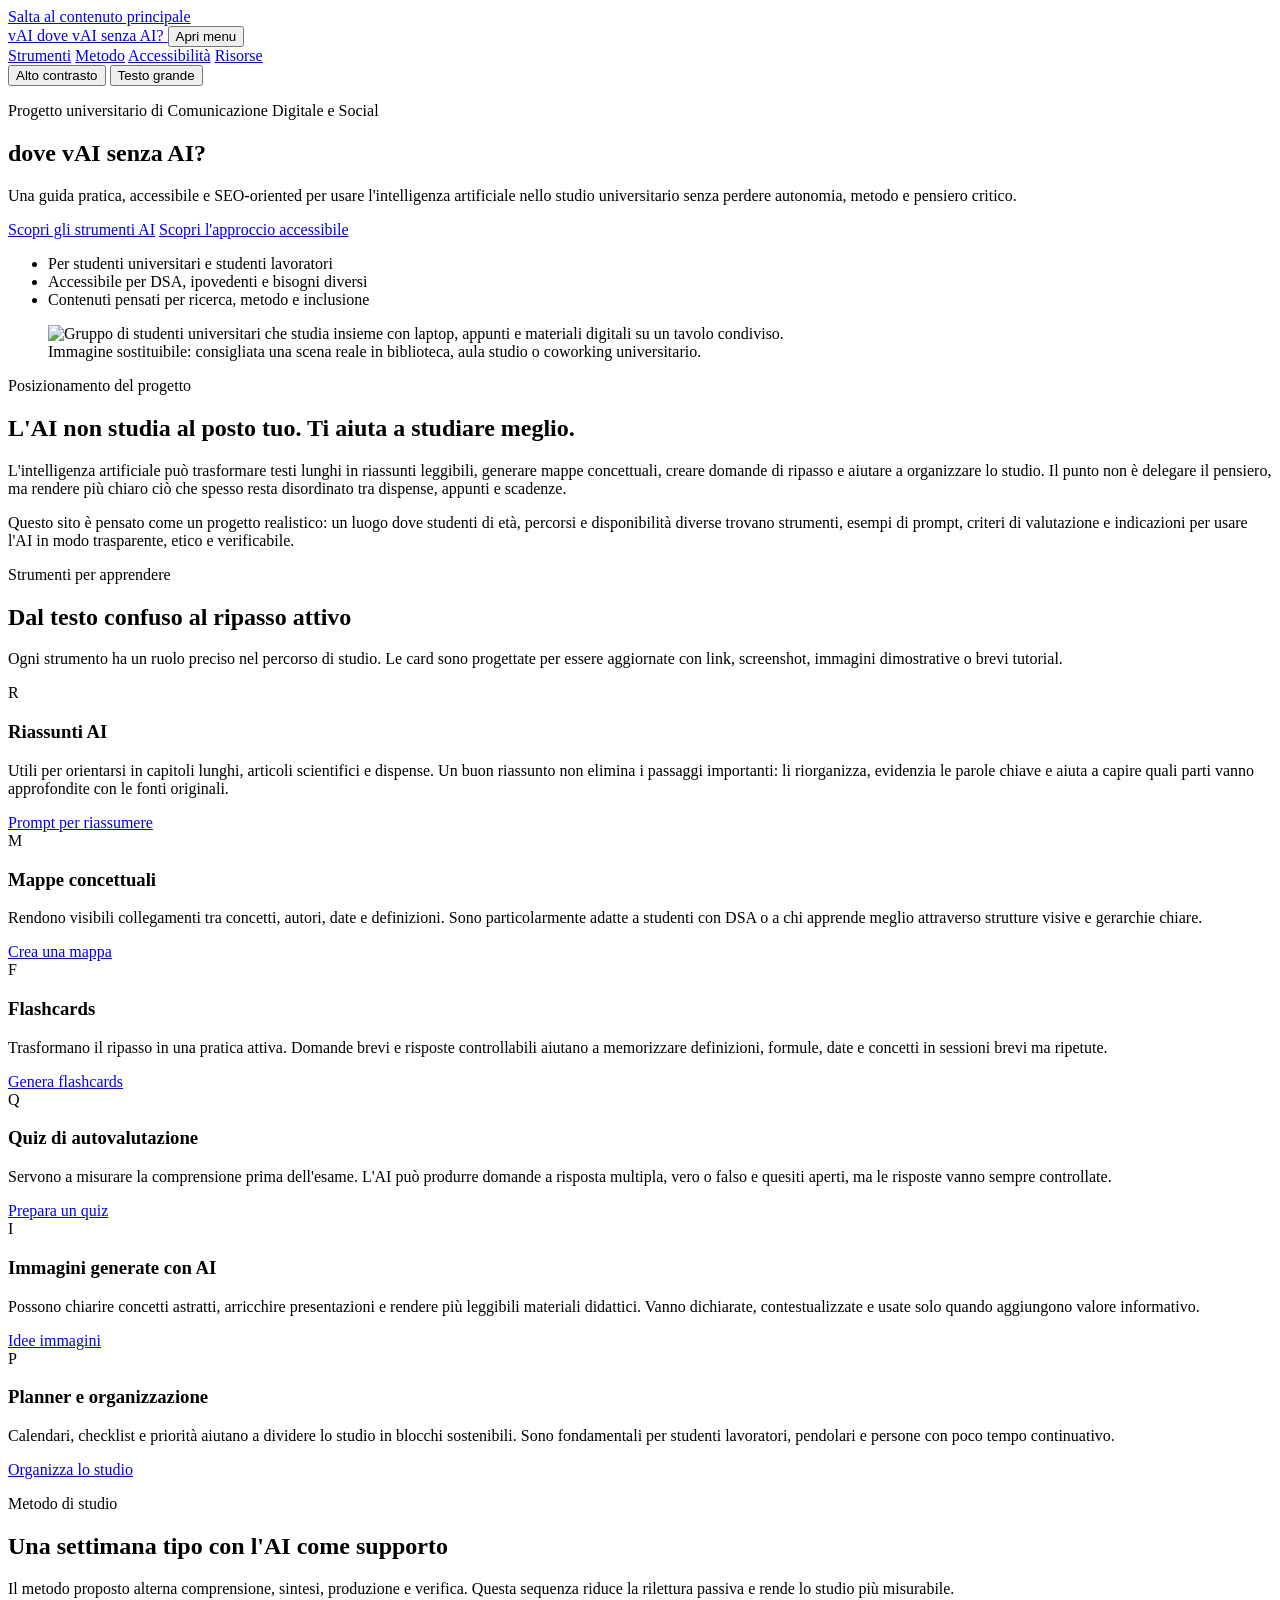
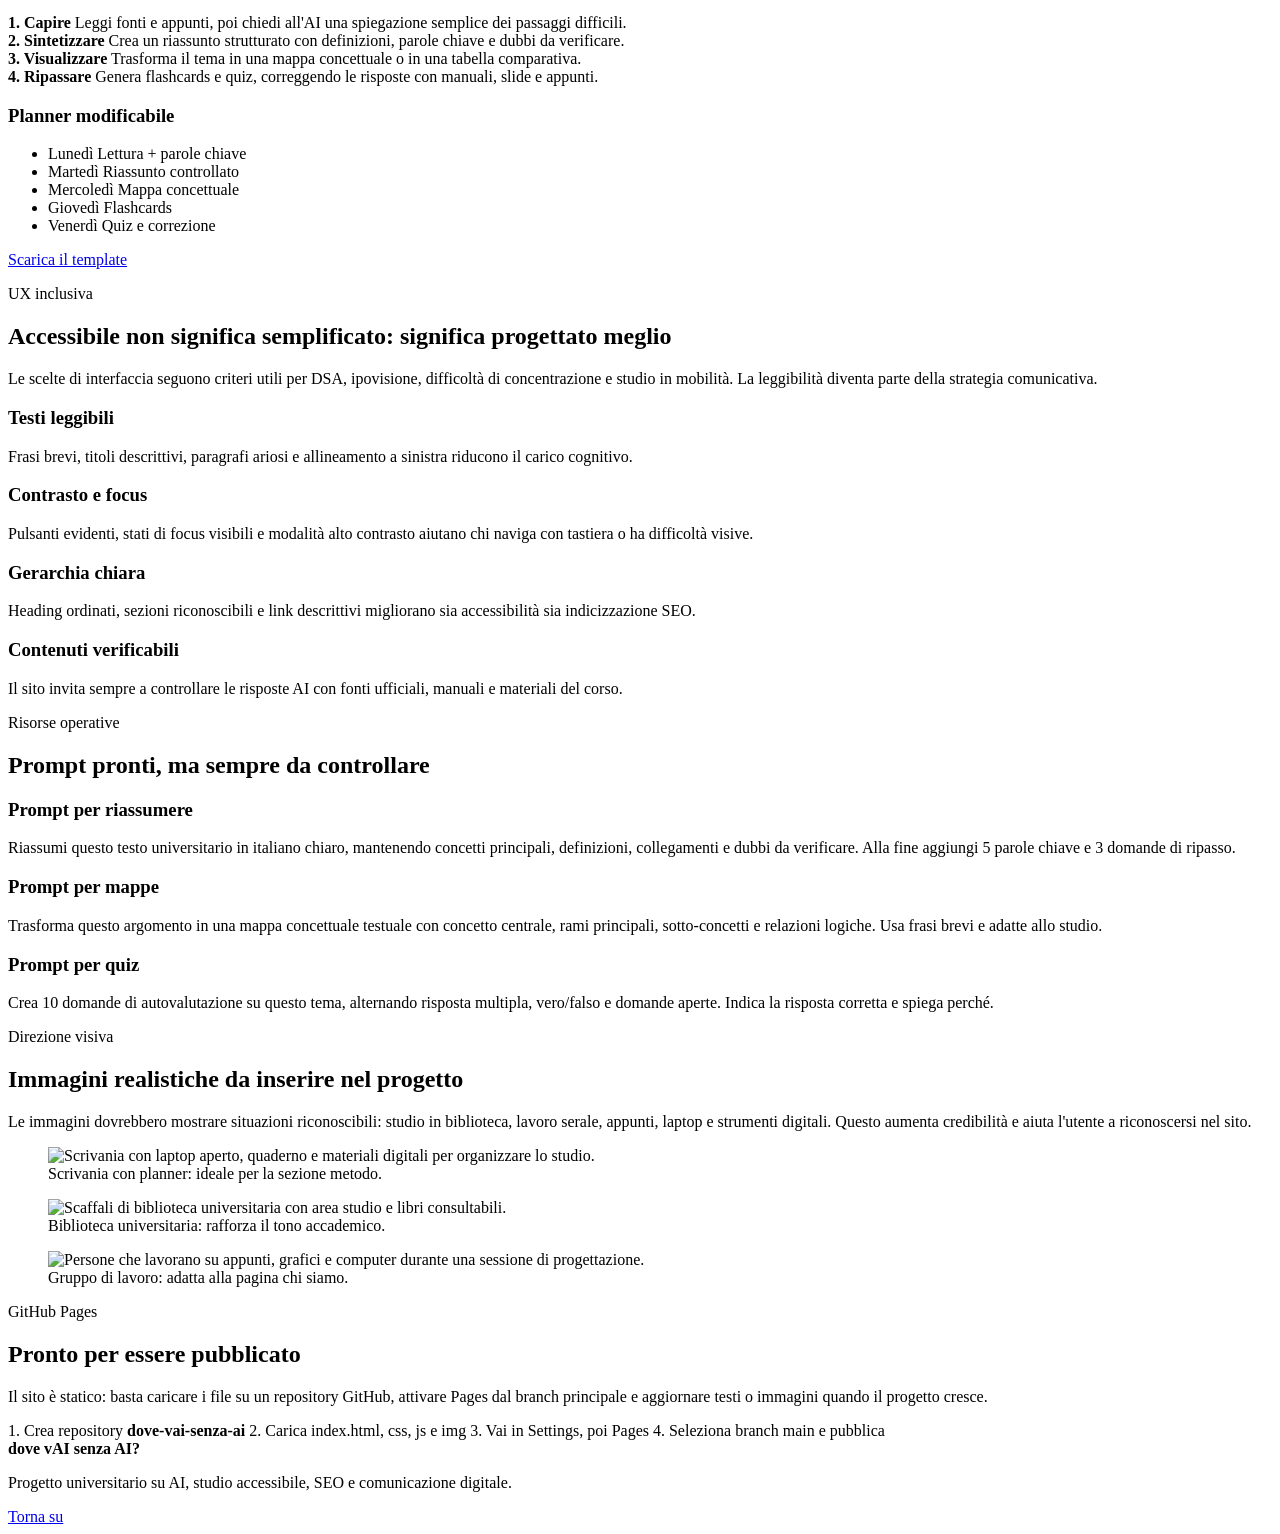
==== index.html @ 86ec728b "Add files via upload" ====
<!doctype html>
<html lang="it">
  <head>
    <meta charset="utf-8">
    <meta name="viewport" content="width=device-width, initial-scale=1">
    <title>dove vAI senza AI? | AI per studiare meglio all'università</title>
    <meta name="description" content="Sito universitario SEO-oriented sull'uso consapevole dell'intelligenza artificiale per riassunti, mappe concettuali, flashcards, quiz e organizzazione dello studio.">
    <meta name="keywords" content="AI per studiare, intelligenza artificiale università, riassunti AI, mappe concettuali AI, flashcards AI, quiz AI, studio accessibile, DSA università">
    <meta name="author" content="Progetto universitario Comunicazione Digitale e Social">
    <meta property="og:title" content="dove vAI senza AI?">
    <meta property="og:description" content="Una guida pratica e accessibile per usare l'AI come supporto allo studio e all'apprendimento.">
    <meta property="og:type" content="website">
    <meta property="og:image" content="https://images.unsplash.com/photo-1522202176988-66273c2fd55f?auto=format&fit=crop&w=1200&q=80">
    <link rel="preconnect" href="https://images.unsplash.com">
    <link rel="stylesheet" href="css/style.css">
    <script type="application/ld+json">
      {
        "@context": "https://schema.org",
        "@type": "EducationalOrganization",
        "name": "dove vAI senza AI?",
        "description": "Progetto universitario sull'utilizzo consapevole dell'intelligenza artificiale come supporto allo studio.",
        "educationalUse": "Supporto allo studio universitario",
        "inLanguage": "it"
      }
    </script>
  </head>
  <body>
    <a class="skip-link" href="#contenuto">Salta al contenuto principale</a>

    <header class="site-header" data-elevated="false">
      <nav class="nav" aria-label="Navigazione principale">
        <a class="brand" href="#top" aria-label="Vai alla homepage">
          <span class="brand-mark" aria-hidden="true">vAI</span>
          <span>dove vAI senza AI?</span>
        </a>
        <button class="nav-toggle" type="button" aria-expanded="false" aria-controls="menu">
          <span class="sr-only">Apri menu</span>
          <span aria-hidden="true"></span>
          <span aria-hidden="true"></span>
          <span aria-hidden="true"></span>
        </button>
        <div class="nav-links" id="menu">
          <a href="#strumenti">Strumenti</a>
          <a href="#metodo">Metodo</a>
          <a href="#accessibilita">Accessibilità</a>
          <a href="#risorse">Risorse</a>
        </div>
        <div class="access-tools" aria-label="Strumenti di accessibilità">
          <button class="tool-button" type="button" data-action="contrast">Alto contrasto</button>
          <button class="tool-button" type="button" data-action="font">Testo grande</button>
        </div>
      </nav>
    </header>

    <main id="contenuto">
      <section class="hero" id="top" aria-labelledby="hero-title">
        <div class="hero-copy">
          <p class="eyebrow">Progetto universitario di Comunicazione Digitale e Social</p>
          <h1 id="hero-title">dove vAI senza AI?</h1>
          <p class="hero-lead">
            Una guida pratica, accessibile e SEO-oriented per usare l'intelligenza artificiale nello studio universitario senza perdere autonomia, metodo e pensiero critico.
          </p>
          <div class="hero-actions" aria-label="Azioni principali">
            <a class="button primary" href="#strumenti">Scopri gli strumenti AI</a>
            <a class="button secondary" href="#accessibilita">Scopri l'approccio accessibile</a>
          </div>
          <ul class="hero-points" aria-label="Punti chiave del progetto">
            <li>Per studenti universitari e studenti lavoratori</li>
            <li>Accessibile per DSA, ipovedenti e bisogni diversi</li>
            <li>Contenuti pensati per ricerca, metodo e inclusione</li>
          </ul>
        </div>
        <figure class="hero-media editable-media">
          <img src="https://images.unsplash.com/photo-1522202176988-66273c2fd55f?auto=format&fit=crop&w=1200&q=80" alt="Gruppo di studenti universitari che studia insieme con laptop, appunti e materiali digitali su un tavolo condiviso.">
          <figcaption>
            Immagine sostituibile: consigliata una scena reale in biblioteca, aula studio o coworking universitario.
          </figcaption>
        </figure>
      </section>

      <section class="section intro" aria-labelledby="intro-title">
        <div class="section-heading">
          <p class="eyebrow">Posizionamento del progetto</p>
          <h2 id="intro-title">L'AI non studia al posto tuo. Ti aiuta a studiare meglio.</h2>
        </div>
        <div class="intro-grid">
          <p>
            L'intelligenza artificiale può trasformare testi lunghi in riassunti leggibili, generare mappe concettuali, creare domande di ripasso e aiutare a organizzare lo studio. Il punto non è delegare il pensiero, ma rendere più chiaro ciò che spesso resta disordinato tra dispense, appunti e scadenze.
          </p>
          <p>
            Questo sito è pensato come un progetto realistico: un luogo dove studenti di età, percorsi e disponibilità diverse trovano strumenti, esempi di prompt, criteri di valutazione e indicazioni per usare l'AI in modo trasparente, etico e verificabile.
          </p>
        </div>
      </section>

      <section class="section tools" id="strumenti" aria-labelledby="tools-title">
        <div class="section-heading wide">
          <p class="eyebrow">Strumenti per apprendere</p>
          <h2 id="tools-title">Dal testo confuso al ripasso attivo</h2>
          <p>
            Ogni strumento ha un ruolo preciso nel percorso di studio. Le card sono progettate per essere aggiornate con link, screenshot, immagini dimostrative o brevi tutorial.
          </p>
        </div>
        <div class="card-grid">
          <article class="tool-card">
            <div class="card-icon" aria-hidden="true">R</div>
            <h3>Riassunti AI</h3>
            <p>
              Utili per orientarsi in capitoli lunghi, articoli scientifici e dispense. Un buon riassunto non elimina i passaggi importanti: li riorganizza, evidenzia le parole chiave e aiuta a capire quali parti vanno approfondite con le fonti originali.
            </p>
            <a href="#prompt">Prompt per riassumere</a>
          </article>
          <article class="tool-card">
            <div class="card-icon" aria-hidden="true">M</div>
            <h3>Mappe concettuali</h3>
            <p>
              Rendono visibili collegamenti tra concetti, autori, date e definizioni. Sono particolarmente adatte a studenti con DSA o a chi apprende meglio attraverso strutture visive e gerarchie chiare.
            </p>
            <a href="#prompt">Crea una mappa</a>
          </article>
          <article class="tool-card">
            <div class="card-icon" aria-hidden="true">F</div>
            <h3>Flashcards</h3>
            <p>
              Trasformano il ripasso in una pratica attiva. Domande brevi e risposte controllabili aiutano a memorizzare definizioni, formule, date e concetti in sessioni brevi ma ripetute.
            </p>
            <a href="#prompt">Genera flashcards</a>
          </article>
          <article class="tool-card">
            <div class="card-icon" aria-hidden="true">Q</div>
            <h3>Quiz di autovalutazione</h3>
            <p>
              Servono a misurare la comprensione prima dell'esame. L'AI può produrre domande a risposta multipla, vero o falso e quesiti aperti, ma le risposte vanno sempre controllate.
            </p>
            <a href="#prompt">Prepara un quiz</a>
          </article>
          <article class="tool-card">
            <div class="card-icon" aria-hidden="true">I</div>
            <h3>Immagini generate con AI</h3>
            <p>
              Possono chiarire concetti astratti, arricchire presentazioni e rendere più leggibili materiali didattici. Vanno dichiarate, contestualizzate e usate solo quando aggiungono valore informativo.
            </p>
            <a href="#immagini">Idee immagini</a>
          </article>
          <article class="tool-card">
            <div class="card-icon" aria-hidden="true">P</div>
            <h3>Planner e organizzazione</h3>
            <p>
              Calendari, checklist e priorità aiutano a dividere lo studio in blocchi sostenibili. Sono fondamentali per studenti lavoratori, pendolari e persone con poco tempo continuativo.
            </p>
            <a href="#metodo">Organizza lo studio</a>
          </article>
        </div>
      </section>

      <section class="section split" id="metodo" aria-labelledby="method-title">
        <div>
          <p class="eyebrow">Metodo di studio</p>
          <h2 id="method-title">Una settimana tipo con l'AI come supporto</h2>
          <p>
            Il metodo proposto alterna comprensione, sintesi, produzione e verifica. Questa sequenza riduce la rilettura passiva e rende lo studio più misurabile.
          </p>
          <div class="timeline" aria-label="Percorso consigliato">
            <div>
              <strong>1. Capire</strong>
              <span>Leggi fonti e appunti, poi chiedi all'AI una spiegazione semplice dei passaggi difficili.</span>
            </div>
            <div>
              <strong>2. Sintetizzare</strong>
              <span>Crea un riassunto strutturato con definizioni, parole chiave e dubbi da verificare.</span>
            </div>
            <div>
              <strong>3. Visualizzare</strong>
              <span>Trasforma il tema in una mappa concettuale o in una tabella comparativa.</span>
            </div>
            <div>
              <strong>4. Ripassare</strong>
              <span>Genera flashcards e quiz, correggendo le risposte con manuali, slide e appunti.</span>
            </div>
          </div>
        </div>
        <aside class="study-panel" aria-label="Esempio di planner settimanale">
          <h3>Planner modificabile</h3>
          <ul>
            <li><span>Lunedì</span> Lettura + parole chiave</li>
            <li><span>Martedì</span> Riassunto controllato</li>
            <li><span>Mercoledì</span> Mappa concettuale</li>
            <li><span>Giovedì</span> Flashcards</li>
            <li><span>Venerdì</span> Quiz e correzione</li>
          </ul>
          <a class="button tertiary" href="#risorse">Scarica il template</a>
        </aside>
      </section>

      <section class="section accessibility" id="accessibilita" aria-labelledby="access-title">
        <div class="section-heading wide">
          <p class="eyebrow">UX inclusiva</p>
          <h2 id="access-title">Accessibile non significa semplificato: significa progettato meglio</h2>
          <p>
            Le scelte di interfaccia seguono criteri utili per DSA, ipovisione, difficoltà di concentrazione e studio in mobilità. La leggibilità diventa parte della strategia comunicativa.
          </p>
        </div>
        <div class="access-grid">
          <article>
            <h3>Testi leggibili</h3>
            <p>Frasi brevi, titoli descrittivi, paragrafi ariosi e allineamento a sinistra riducono il carico cognitivo.</p>
          </article>
          <article>
            <h3>Contrasto e focus</h3>
            <p>Pulsanti evidenti, stati di focus visibili e modalità alto contrasto aiutano chi naviga con tastiera o ha difficoltà visive.</p>
          </article>
          <article>
            <h3>Gerarchia chiara</h3>
            <p>Heading ordinati, sezioni riconoscibili e link descrittivi migliorano sia accessibilità sia indicizzazione SEO.</p>
          </article>
          <article>
            <h3>Contenuti verificabili</h3>
            <p>Il sito invita sempre a controllare le risposte AI con fonti ufficiali, manuali e materiali del corso.</p>
          </article>
        </div>
      </section>

      <section class="section prompt" id="prompt" aria-labelledby="prompt-title">
        <div class="section-heading">
          <p class="eyebrow">Risorse operative</p>
          <h2 id="prompt-title">Prompt pronti, ma sempre da controllare</h2>
        </div>
        <div class="prompt-grid">
          <article>
            <h3>Prompt per riassumere</h3>
            <p>Riassumi questo testo universitario in italiano chiaro, mantenendo concetti principali, definizioni, collegamenti e dubbi da verificare. Alla fine aggiungi 5 parole chiave e 3 domande di ripasso.</p>
          </article>
          <article>
            <h3>Prompt per mappe</h3>
            <p>Trasforma questo argomento in una mappa concettuale testuale con concetto centrale, rami principali, sotto-concetti e relazioni logiche. Usa frasi brevi e adatte allo studio.</p>
          </article>
          <article>
            <h3>Prompt per quiz</h3>
            <p>Crea 10 domande di autovalutazione su questo tema, alternando risposta multipla, vero/falso e domande aperte. Indica la risposta corretta e spiega perché.</p>
          </article>
        </div>
      </section>

      <section class="section images" id="immagini" aria-labelledby="images-title">
        <div class="section-heading wide">
          <p class="eyebrow">Direzione visiva</p>
          <h2 id="images-title">Immagini realistiche da inserire nel progetto</h2>
          <p>
            Le immagini dovrebbero mostrare situazioni riconoscibili: studio in biblioteca, lavoro serale, appunti, laptop e strumenti digitali. Questo aumenta credibilità e aiuta l'utente a riconoscersi nel sito.
          </p>
        </div>
        <div class="image-grid">
          <figure>
            <img src="https://images.unsplash.com/photo-1516321318423-f06f85e504b3?auto=format&fit=crop&w=900&q=80" alt="Scrivania con laptop aperto, quaderno e materiali digitali per organizzare lo studio.">
            <figcaption>Scrivania con planner: ideale per la sezione metodo.</figcaption>
          </figure>
          <figure>
            <img src="https://images.unsplash.com/photo-1524995997946-a1c2e315a42f?auto=format&fit=crop&w=900&q=80" alt="Scaffali di biblioteca universitaria con area studio e libri consultabili.">
            <figcaption>Biblioteca universitaria: rafforza il tono accademico.</figcaption>
          </figure>
          <figure>
            <img src="https://images.unsplash.com/photo-1454165804606-c3d57bc86b40?auto=format&fit=crop&w=900&q=80" alt="Persone che lavorano su appunti, grafici e computer durante una sessione di progettazione.">
            <figcaption>Gruppo di lavoro: adatta alla pagina chi siamo.</figcaption>
          </figure>
        </div>
      </section>

      <section class="section resources" id="risorse" aria-labelledby="resources-title">
        <div class="resources-card">
          <div>
            <p class="eyebrow">GitHub Pages</p>
            <h2 id="resources-title">Pronto per essere pubblicato</h2>
            <p>
              Il sito è statico: basta caricare i file su un repository GitHub, attivare Pages dal branch principale e aggiornare testi o immagini quando il progetto cresce.
            </p>
          </div>
          <div class="github-steps" aria-label="Passaggi per pubblicare su GitHub Pages">
            <span>1. Crea repository <strong>dove-vai-senza-ai</strong></span>
            <span>2. Carica index.html, css, js e img</span>
            <span>3. Vai in Settings, poi Pages</span>
            <span>4. Seleziona branch main e pubblica</span>
          </div>
        </div>
      </section>
    </main>

    <footer class="site-footer">
      <div>
        <strong>dove vAI senza AI?</strong>
        <p>Progetto universitario su AI, studio accessibile, SEO e comunicazione digitale.</p>
      </div>
      <a href="#top">Torna su</a>
    </footer>

    <script src="js/main.js"></script>
  </body>
</html>
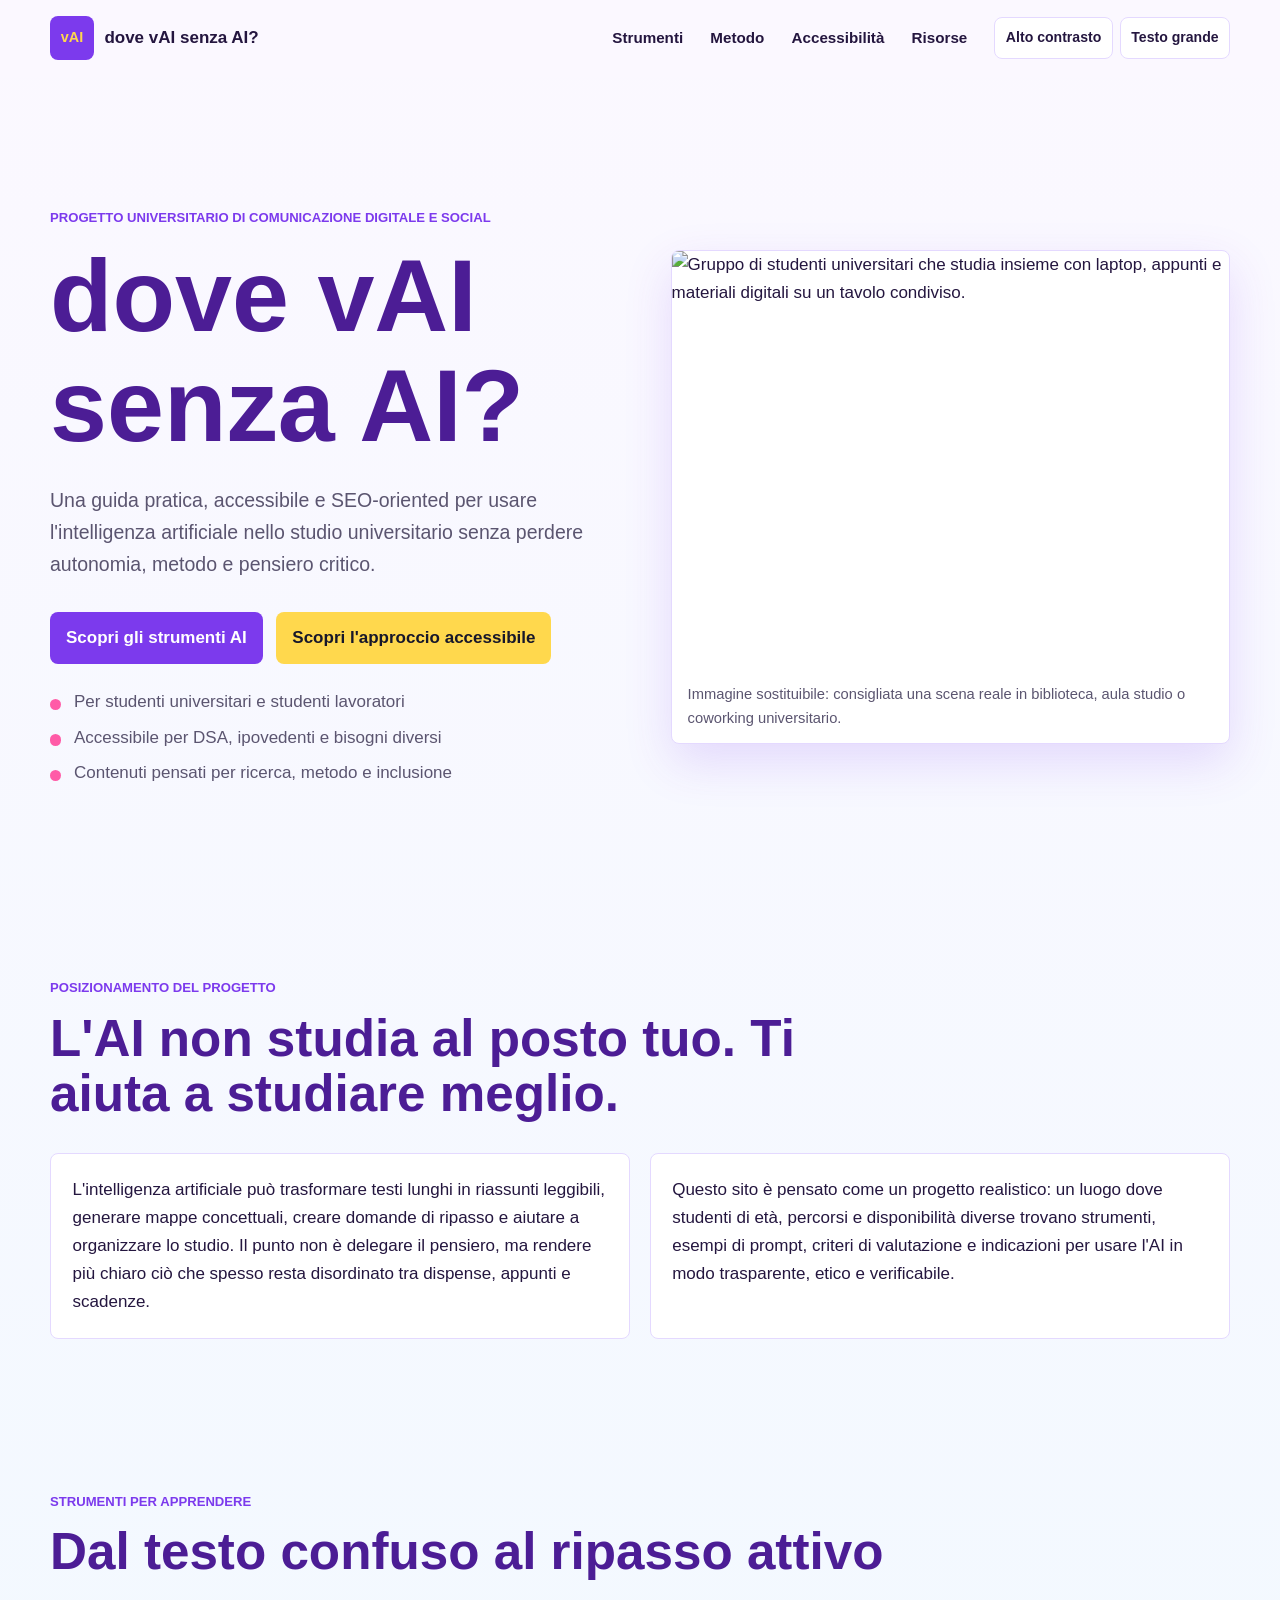
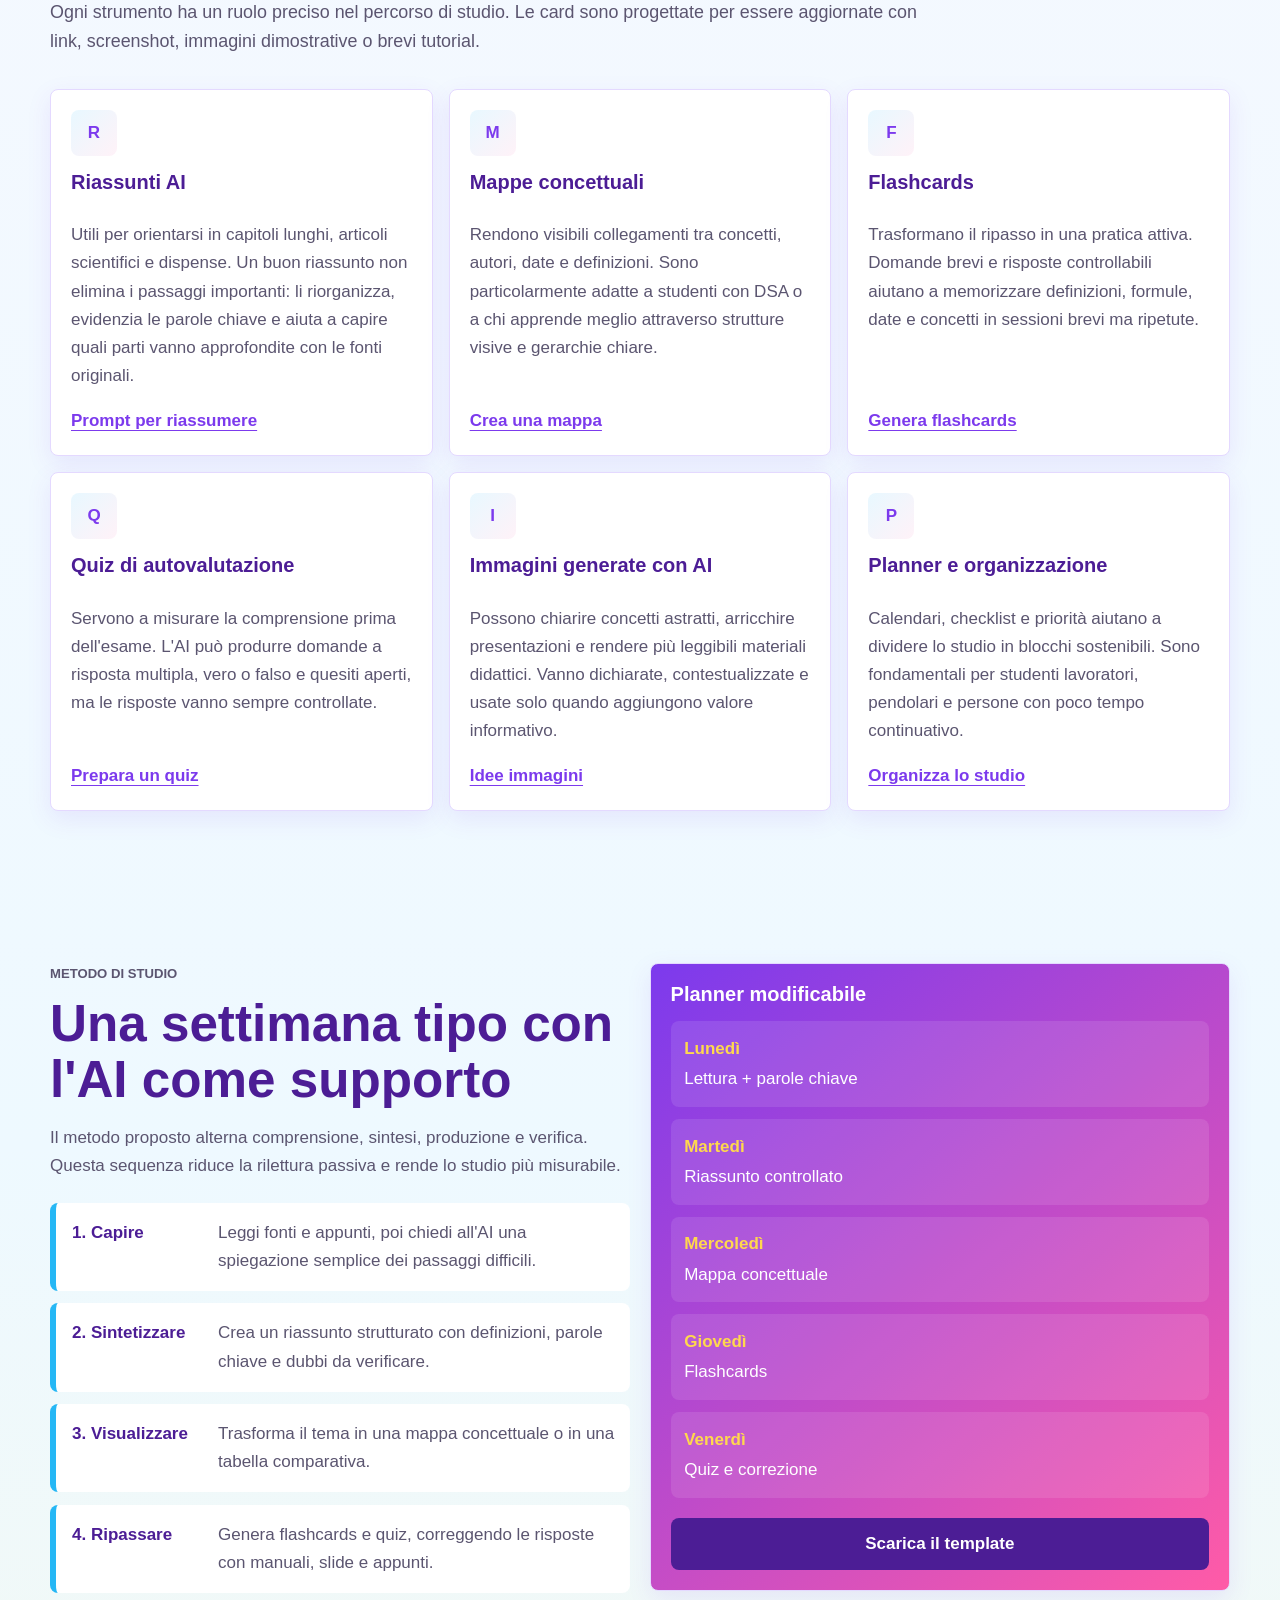
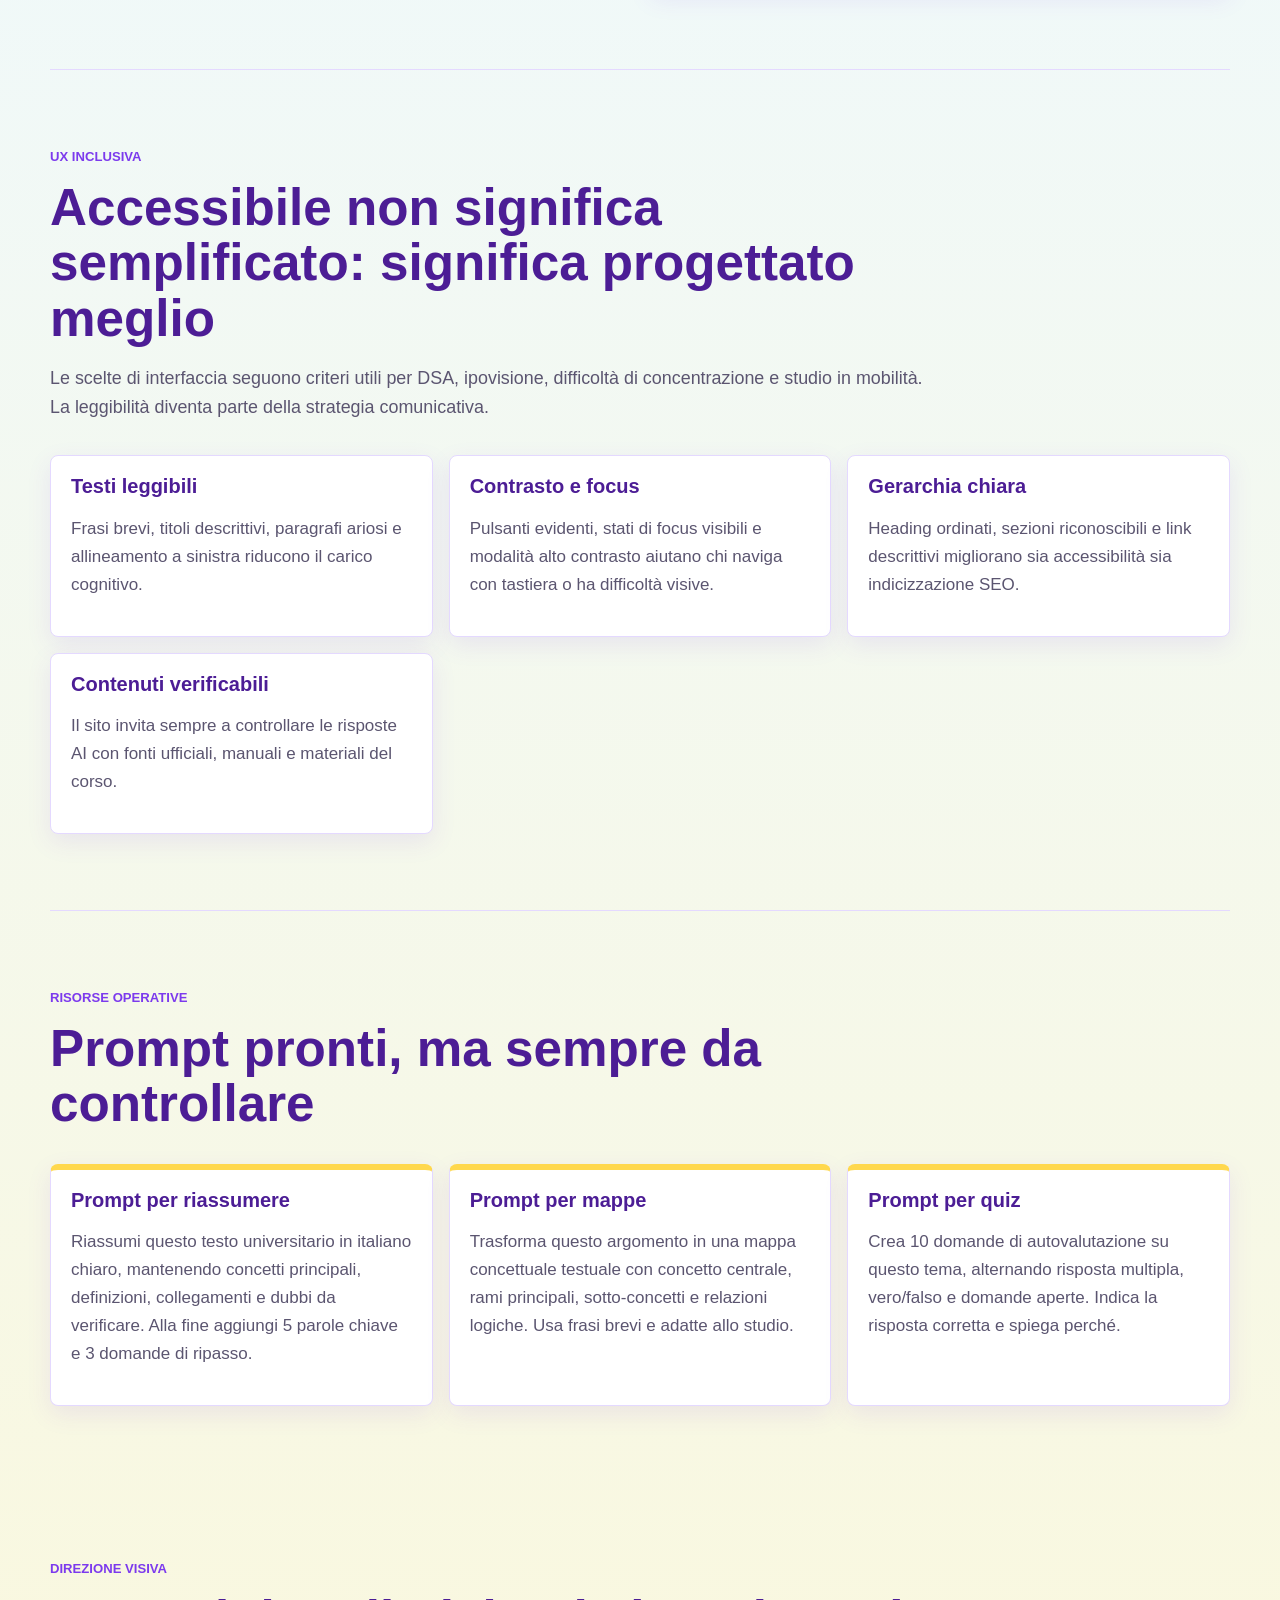
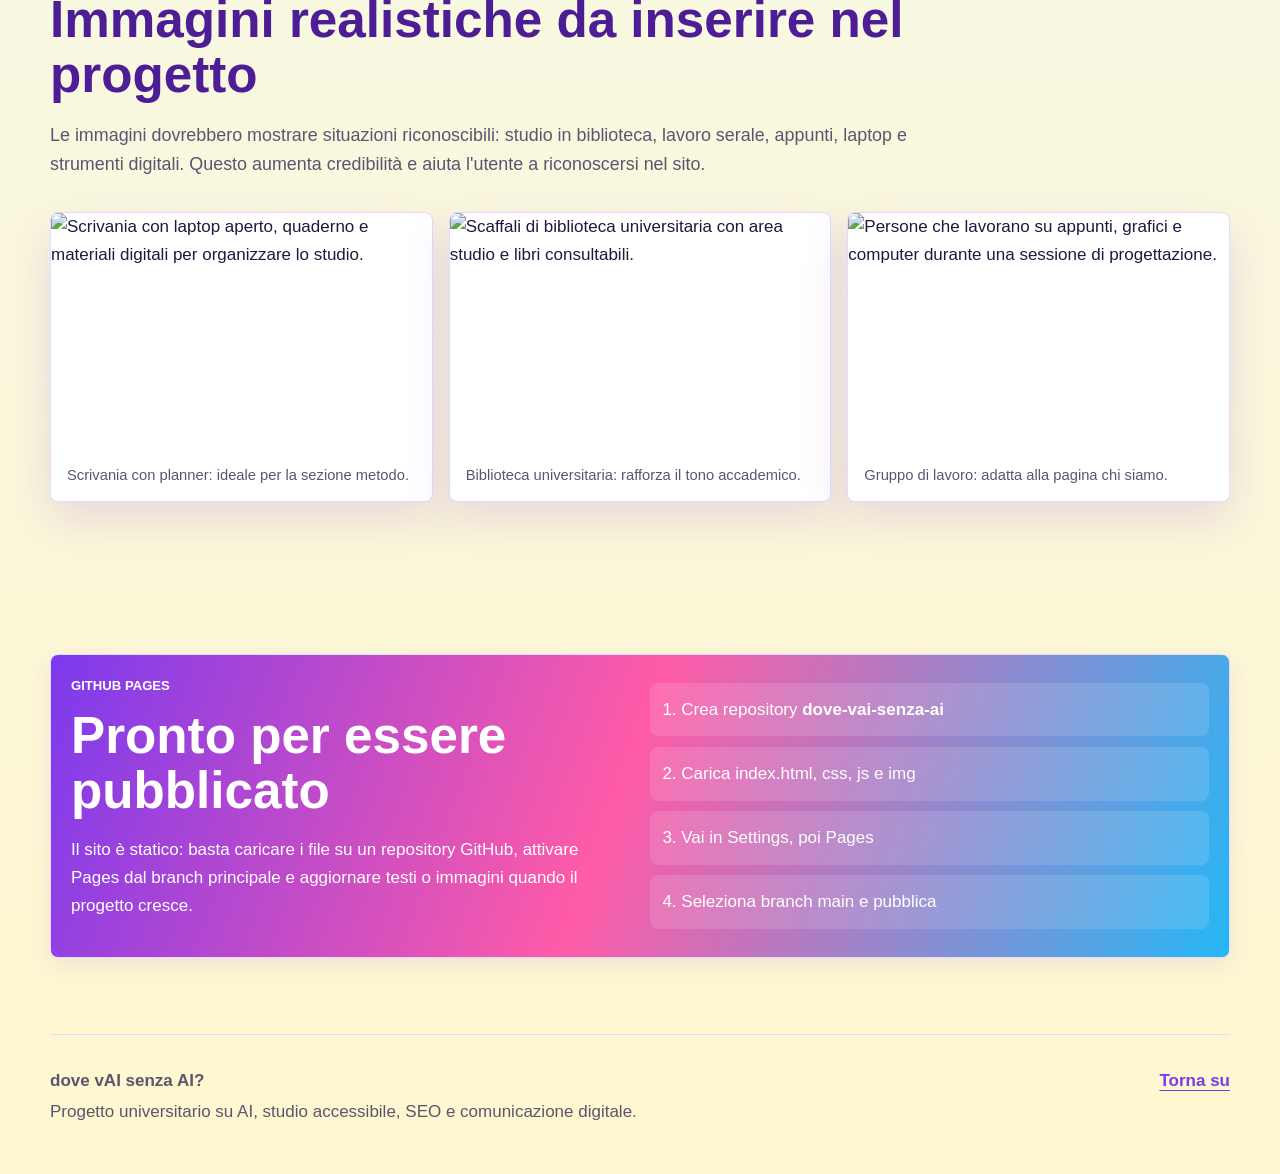
==== commit 694a9cb1: "Add files via upload" ====
--- a/index.html
+++ b/index.html
@@ -12,7 +12,616 @@
     <meta property="og:type" content="website">
     <meta property="og:image" content="https://images.unsplash.com/photo-1522202176988-66273c2fd55f?auto=format&fit=crop&w=1200&q=80">
     <link rel="preconnect" href="https://images.unsplash.com">
-    <link rel="stylesheet" href="css/style.css">
+    <style>
+:root {
+  color-scheme: light;
+  --bg: #fbf8ff;
+  --surface: #ffffff;
+  --surface-strong: #e9f7ff;
+  --text: #24163f;
+  --muted: #5b5570;
+  --border: #e4d9ff;
+  --violet: #7c3aed;
+  --blue: #4c1d95;
+  --sky: #25b7f5;
+  --yellow: #ffd84d;
+  --pink: #ff5ba7;
+  --focus: #24163f;
+  --shadow: 0 18px 48px rgba(124, 58, 237, 0.16);
+  --radius: 8px;
+  --max: 1180px;
+}
+
+* {
+  box-sizing: border-box;
+}
+
+html {
+  scroll-behavior: smooth;
+}
+
+body {
+  margin: 0;
+  background: linear-gradient(180deg, #fbf8ff 0%, #eef9ff 46%, #fff7cf 100%);
+  color: var(--text);
+  font-family: Arial, "Helvetica Neue", Helvetica, sans-serif;
+  font-size: 17px;
+  line-height: 1.65;
+}
+
+body.large-text {
+  font-size: 19px;
+}
+
+body.high-contrast {
+  --bg: #ffffff;
+  --surface: #ffffff;
+  --surface-strong: #f0f6ff;
+  --text: #050505;
+  --muted: #222222;
+  --border: #111111;
+  --violet: #4b00d8;
+  --blue: #2d006f;
+  --sky: #005f99;
+  --yellow: #ffe100;
+  --pink: #c90060;
+  --shadow: none;
+}
+
+img {
+  display: block;
+  max-width: 100%;
+}
+
+a {
+  color: var(--violet);
+  font-weight: 700;
+  text-underline-offset: 0.22em;
+}
+
+a:focus-visible,
+button:focus-visible {
+  outline: 4px solid var(--yellow);
+  outline-offset: 4px;
+}
+
+.skip-link {
+  position: absolute;
+  left: 1rem;
+  top: -5rem;
+  z-index: 20;
+  background: var(--blue);
+  color: #fff;
+  padding: 0.7rem 1rem;
+}
+
+.skip-link:focus {
+  top: 1rem;
+}
+
+.sr-only {
+  position: absolute;
+  width: 1px;
+  height: 1px;
+  padding: 0;
+  margin: -1px;
+  overflow: hidden;
+  clip: rect(0, 0, 0, 0);
+  white-space: nowrap;
+  border: 0;
+}
+
+.site-header {
+  position: sticky;
+  top: 0;
+  z-index: 10;
+  background: rgba(251, 248, 255, 0.93);
+  border-bottom: 1px solid transparent;
+  backdrop-filter: blur(18px);
+}
+
+.site-header[data-elevated="true"] {
+  border-bottom-color: var(--border);
+}
+
+.nav {
+  width: min(100% - 2rem, var(--max));
+  min-height: 76px;
+  margin: 0 auto;
+  display: flex;
+  align-items: center;
+  gap: 1rem;
+}
+
+.brand {
+  display: inline-flex;
+  align-items: center;
+  gap: 0.65rem;
+  color: var(--text);
+  text-decoration: none;
+  font-weight: 800;
+}
+
+.brand-mark {
+  display: grid;
+  place-items: center;
+  width: 44px;
+  height: 44px;
+  border-radius: var(--radius);
+  background: var(--violet);
+  color: var(--yellow);
+  font-size: 0.9rem;
+}
+
+.nav-links {
+  display: flex;
+  align-items: center;
+  gap: 0.3rem;
+  margin-left: auto;
+}
+
+.nav-links a {
+  color: var(--text);
+  text-decoration: none;
+  padding: 0.55rem 0.7rem;
+  border-radius: var(--radius);
+  font-size: 0.95rem;
+}
+
+.nav-links a:hover {
+  background: #fff0f7;
+}
+
+.access-tools {
+  display: flex;
+  gap: 0.45rem;
+}
+
+.tool-button,
+.nav-toggle {
+  border: 1px solid var(--border);
+  background: var(--surface);
+  color: var(--text);
+  border-radius: var(--radius);
+  cursor: pointer;
+  font: inherit;
+}
+
+.tool-button {
+  padding: 0.5rem 0.65rem;
+  font-size: 0.88rem;
+  font-weight: 700;
+}
+
+.nav-toggle {
+  display: none;
+  width: 46px;
+  height: 46px;
+  margin-left: auto;
+  padding: 0.6rem;
+}
+
+.nav-toggle span:not(.sr-only) {
+  display: block;
+  height: 2px;
+  background: var(--text);
+  margin: 5px 0;
+}
+
+.hero {
+  width: min(100% - 2rem, var(--max));
+  min-height: calc(100svh - 76px);
+  margin: 0 auto;
+  padding: 4rem 0 3rem;
+  display: grid;
+  grid-template-columns: minmax(0, 1.02fr) minmax(340px, 0.98fr);
+  gap: 2.4rem;
+  align-items: center;
+}
+
+.eyebrow {
+  margin: 0 0 0.75rem;
+  color: var(--violet);
+  font-weight: 800;
+  text-transform: uppercase;
+  letter-spacing: 0;
+  font-size: 0.82rem;
+}
+
+h1,
+h2,
+h3 {
+  line-height: 1.08;
+  letter-spacing: 0;
+}
+
+h1 {
+  margin: 0;
+  max-width: 12ch;
+  font-size: clamp(3.25rem, 8vw, 6.8rem);
+  color: var(--blue);
+}
+
+h2 {
+  margin: 0;
+  font-size: clamp(2rem, 4vw, 3.35rem);
+  color: var(--blue);
+}
+
+h3 {
+  margin: 0 0 0.7rem;
+  font-size: 1.25rem;
+  color: var(--blue);
+}
+
+.hero-lead {
+  max-width: 64ch;
+  margin: 1.35rem 0 0;
+  color: var(--muted);
+  font-size: 1.22rem;
+}
+
+.hero-actions {
+  display: flex;
+  flex-wrap: wrap;
+  gap: 0.85rem;
+  margin: 2rem 0 1.5rem;
+}
+
+.button {
+  display: inline-flex;
+  align-items: center;
+  justify-content: center;
+  min-height: 48px;
+  padding: 0.75rem 1rem;
+  border-radius: var(--radius);
+  text-decoration: none;
+  font-weight: 800;
+}
+
+.button.primary {
+  background: var(--violet);
+  color: #fff;
+}
+
+.button.secondary {
+  background: var(--yellow);
+  color: #17172a;
+}
+
+.button.tertiary {
+  width: 100%;
+  background: var(--blue);
+  color: #fff;
+}
+
+.hero-points {
+  display: grid;
+  gap: 0.45rem;
+  margin: 0;
+  padding: 0;
+  list-style: none;
+  color: var(--muted);
+}
+
+.hero-points li {
+  position: relative;
+  padding-left: 1.5rem;
+}
+
+.hero-points li::before {
+  content: "";
+  position: absolute;
+  left: 0;
+  top: 0.68rem;
+  width: 0.7rem;
+  height: 0.7rem;
+  border-radius: 50%;
+  background: var(--pink);
+}
+
+.hero-media,
+.image-grid figure {
+  margin: 0;
+  border-radius: var(--radius);
+  overflow: hidden;
+  background: var(--surface);
+  border: 1px solid var(--border);
+  box-shadow: var(--shadow);
+}
+
+.hero-media img {
+  width: 100%;
+  aspect-ratio: 4 / 3;
+  object-fit: cover;
+}
+
+figcaption {
+  padding: 0.8rem 1rem;
+  color: var(--muted);
+  font-size: 0.92rem;
+}
+
+.section {
+  width: min(100% - 2rem, var(--max));
+  margin: 0 auto;
+  padding: 4.75rem 0;
+}
+
+.section-heading {
+  max-width: 760px;
+  margin-bottom: 2rem;
+}
+
+.section-heading.wide {
+  max-width: 880px;
+}
+
+.section-heading p:not(.eyebrow) {
+  color: var(--muted);
+  font-size: 1.12rem;
+}
+
+.intro-grid,
+.split,
+.resources-card {
+  display: grid;
+  grid-template-columns: repeat(2, minmax(0, 1fr));
+  gap: 1.2rem;
+}
+
+.intro-grid p {
+  margin: 0;
+  padding: 1.35rem;
+  background: var(--surface);
+  border: 1px solid var(--border);
+  border-radius: var(--radius);
+}
+
+.card-grid,
+.access-grid,
+.prompt-grid,
+.image-grid {
+  display: grid;
+  grid-template-columns: repeat(3, minmax(0, 1fr));
+  gap: 1rem;
+}
+
+.tool-card,
+.access-grid article,
+.prompt-grid article,
+.study-panel,
+.resources-card {
+  background: var(--surface);
+  border: 1px solid var(--border);
+  border-radius: var(--radius);
+  padding: 1.25rem;
+  box-shadow: 0 8px 24px rgba(124, 58, 237, 0.1);
+}
+
+.tool-card {
+  display: flex;
+  flex-direction: column;
+  min-height: 100%;
+}
+
+.tool-card p,
+.access-grid p,
+.prompt-grid p,
+.split p,
+.resources-card p {
+  color: var(--muted);
+}
+
+.tool-card a {
+  margin-top: auto;
+}
+
+.card-icon {
+  display: grid;
+  place-items: center;
+  width: 46px;
+  height: 46px;
+  margin-bottom: 1rem;
+  border-radius: var(--radius);
+  background: linear-gradient(135deg, #e8f8ff, #fff2f8);
+  color: var(--violet);
+  font-weight: 900;
+}
+
+.split {
+  align-items: start;
+}
+
+.timeline {
+  display: grid;
+  gap: 0.8rem;
+  margin-top: 1.4rem;
+}
+
+.timeline div {
+  display: grid;
+  grid-template-columns: 130px 1fr;
+  gap: 1rem;
+  padding: 1rem;
+  background: var(--surface);
+  border-left: 6px solid var(--sky);
+  border-radius: var(--radius);
+}
+
+.timeline strong {
+  color: var(--blue);
+}
+
+.timeline span {
+  color: var(--muted);
+}
+
+.study-panel {
+  background: linear-gradient(140deg, var(--violet), var(--pink));
+  color: #fff;
+}
+
+.study-panel h3 {
+  color: #fff;
+}
+
+.study-panel ul {
+  display: grid;
+  gap: 0.75rem;
+  margin: 1rem 0 1.25rem;
+  padding: 0;
+  list-style: none;
+}
+
+.study-panel li {
+  display: grid;
+  gap: 0.15rem;
+  padding: 0.85rem;
+  background: rgba(255, 255, 255, 0.1);
+  border-radius: var(--radius);
+}
+
+.study-panel span {
+  color: var(--yellow);
+  font-weight: 800;
+}
+
+.accessibility {
+  border-top: 1px solid var(--border);
+  border-bottom: 1px solid var(--border);
+}
+
+.prompt-grid article {
+  border-top: 6px solid var(--yellow);
+}
+
+.image-grid img {
+  width: 100%;
+  aspect-ratio: 16 / 10;
+  object-fit: cover;
+}
+
+.resources-card {
+  align-items: center;
+  background: linear-gradient(110deg, var(--violet), var(--pink) 48%, var(--sky));
+  color: #fff;
+}
+
+.resources-card h2,
+.resources-card p,
+.resources-card .eyebrow {
+  color: #fff;
+}
+
+.github-steps {
+  display: grid;
+  gap: 0.65rem;
+}
+
+.github-steps span {
+  padding: 0.8rem;
+  border-radius: var(--radius);
+  background: rgba(255, 255, 255, 0.12);
+}
+
+.site-footer {
+  width: min(100% - 2rem, var(--max));
+  margin: 0 auto;
+  padding: 2rem 0 3rem;
+  display: flex;
+  justify-content: space-between;
+  gap: 1rem;
+  border-top: 1px solid var(--border);
+  color: var(--muted);
+}
+
+.site-footer p {
+  margin: 0.2rem 0 0;
+}
+
+@media (max-width: 980px) {
+  .nav {
+    flex-wrap: wrap;
+    padding: 0.75rem 0;
+  }
+
+  .nav-toggle {
+    display: block;
+  }
+
+  .nav-links,
+  .access-tools {
+    display: none;
+    width: 100%;
+  }
+
+  .nav-links.is-open,
+  .access-tools.is-open {
+    display: grid;
+  }
+
+  .nav-links a,
+  .tool-button {
+    width: 100%;
+    text-align: left;
+  }
+
+  .hero,
+  .intro-grid,
+  .split,
+  .resources-card {
+    grid-template-columns: 1fr;
+  }
+
+  .hero {
+    min-height: auto;
+    padding-top: 2.5rem;
+  }
+
+  .card-grid,
+  .access-grid,
+  .prompt-grid,
+  .image-grid {
+    grid-template-columns: repeat(2, minmax(0, 1fr));
+  }
+}
+
+@media (max-width: 680px) {
+  body {
+    font-size: 16px;
+  }
+
+  .section {
+    padding: 3.4rem 0;
+  }
+
+  h1 {
+    font-size: clamp(3rem, 17vw, 4.5rem);
+  }
+
+  .card-grid,
+  .access-grid,
+  .prompt-grid,
+  .image-grid {
+    grid-template-columns: 1fr;
+  }
+
+  .hero-actions,
+  .site-footer {
+    flex-direction: column;
+  }
+
+  .button {
+    width: 100%;
+  }
+
+  .timeline div {
+    grid-template-columns: 1fr;
+  }
+}
+
+</style>
     <script type="application/ld+json">
       {
         "@context": "https://schema.org",
@@ -292,6 +901,49 @@
       <a href="#top">Torna su</a>
     </footer>
 
-    <script src="js/main.js"></script>
+    <script>
+const body = document.body;
+const header = document.querySelector(".site-header");
+const navToggle = document.querySelector(".nav-toggle");
+const navLinks = document.querySelector(".nav-links");
+const accessTools = document.querySelector(".access-tools");
+
+navToggle?.addEventListener("click", () => {
+  const isOpen = navToggle.getAttribute("aria-expanded") === "true";
+  navToggle.setAttribute("aria-expanded", String(!isOpen));
+  navLinks?.classList.toggle("is-open", !isOpen);
+  accessTools?.classList.toggle("is-open", !isOpen);
+});
+
+document.querySelectorAll(".nav-links a").forEach((link) => {
+  link.addEventListener("click", () => {
+    navToggle?.setAttribute("aria-expanded", "false");
+    navLinks?.classList.remove("is-open");
+    accessTools?.classList.remove("is-open");
+  });
+});
+
+document.querySelectorAll("[data-action]").forEach((button) => {
+  button.addEventListener("click", () => {
+    const action = button.getAttribute("data-action");
+    if (action === "contrast") {
+      body.classList.toggle("high-contrast");
+      button.setAttribute("aria-pressed", String(body.classList.contains("high-contrast")));
+    }
+    if (action === "font") {
+      body.classList.toggle("large-text");
+      button.setAttribute("aria-pressed", String(body.classList.contains("large-text")));
+    }
+  });
+});
+
+const updateHeader = () => {
+  header?.setAttribute("data-elevated", String(window.scrollY > 8));
+};
+
+updateHeader();
+window.addEventListener("scroll", updateHeader, { passive: true });
+
+    </script>
   </body>
 </html>
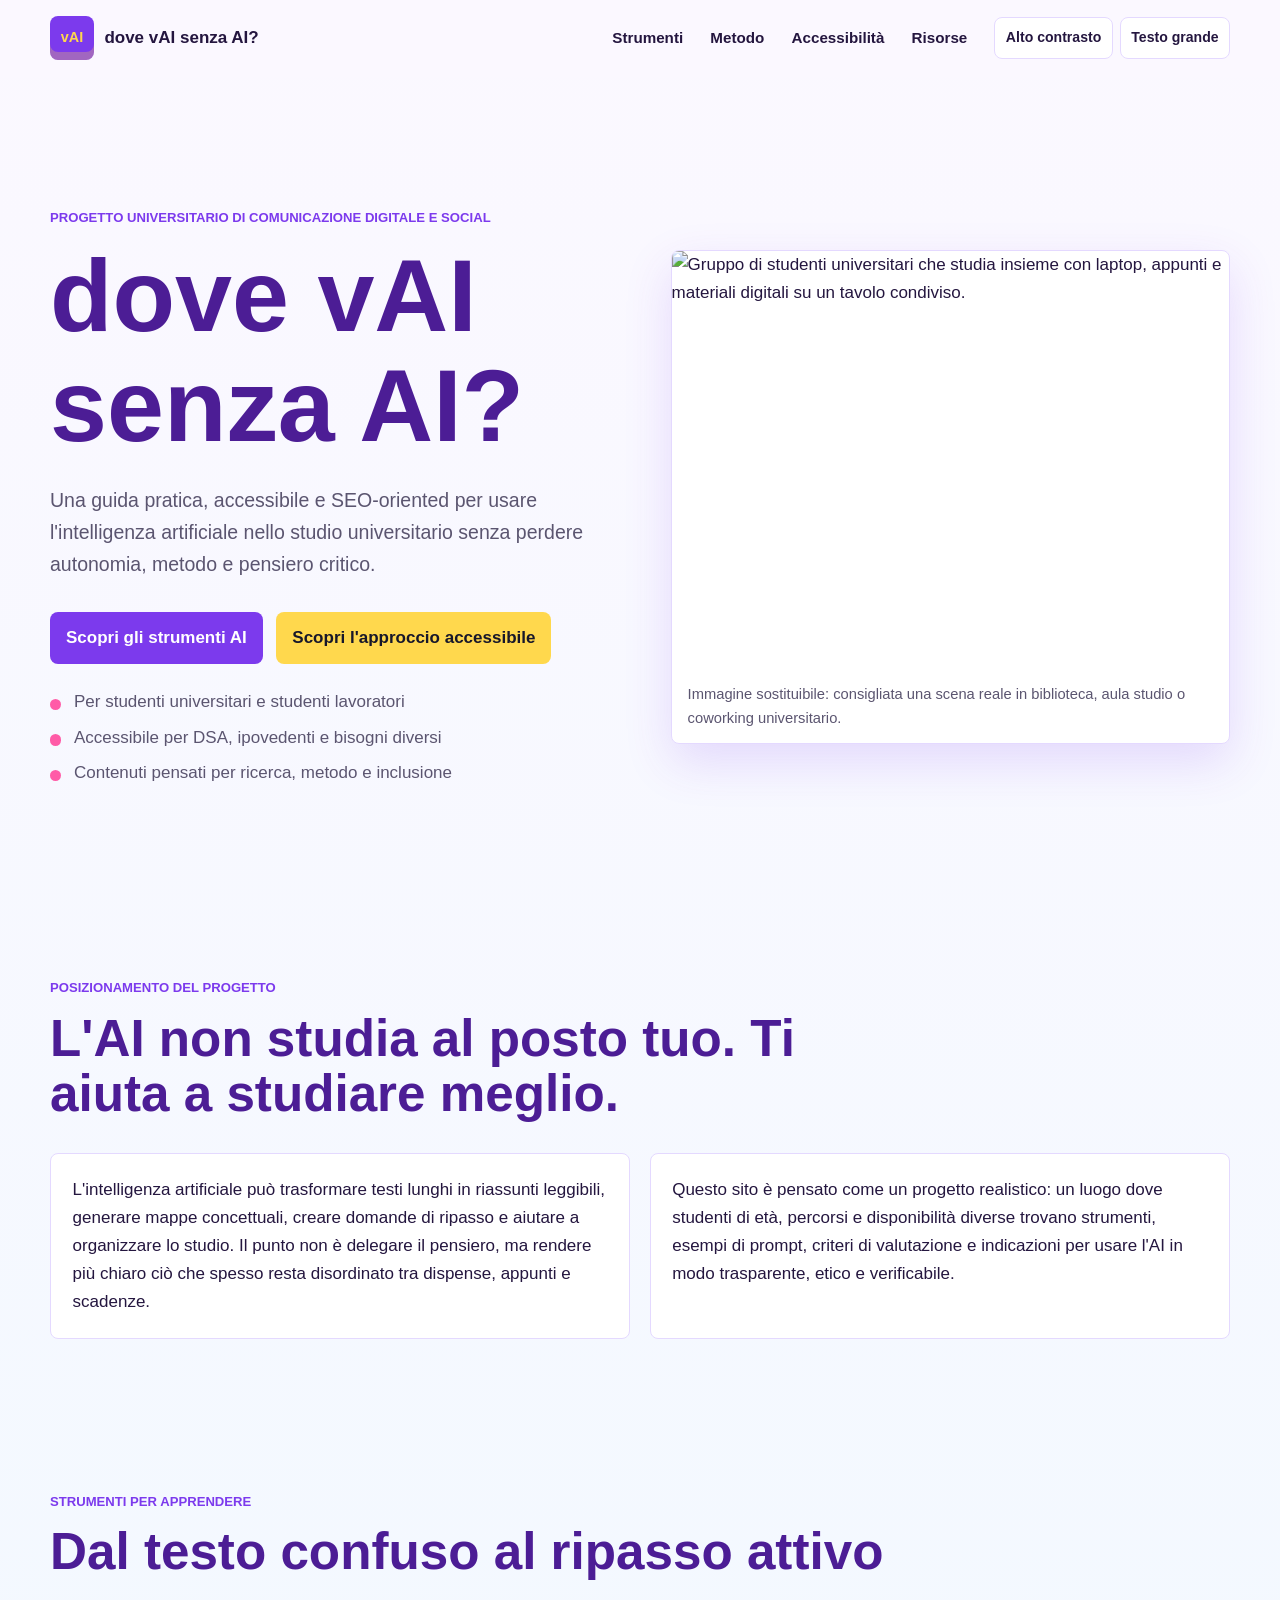
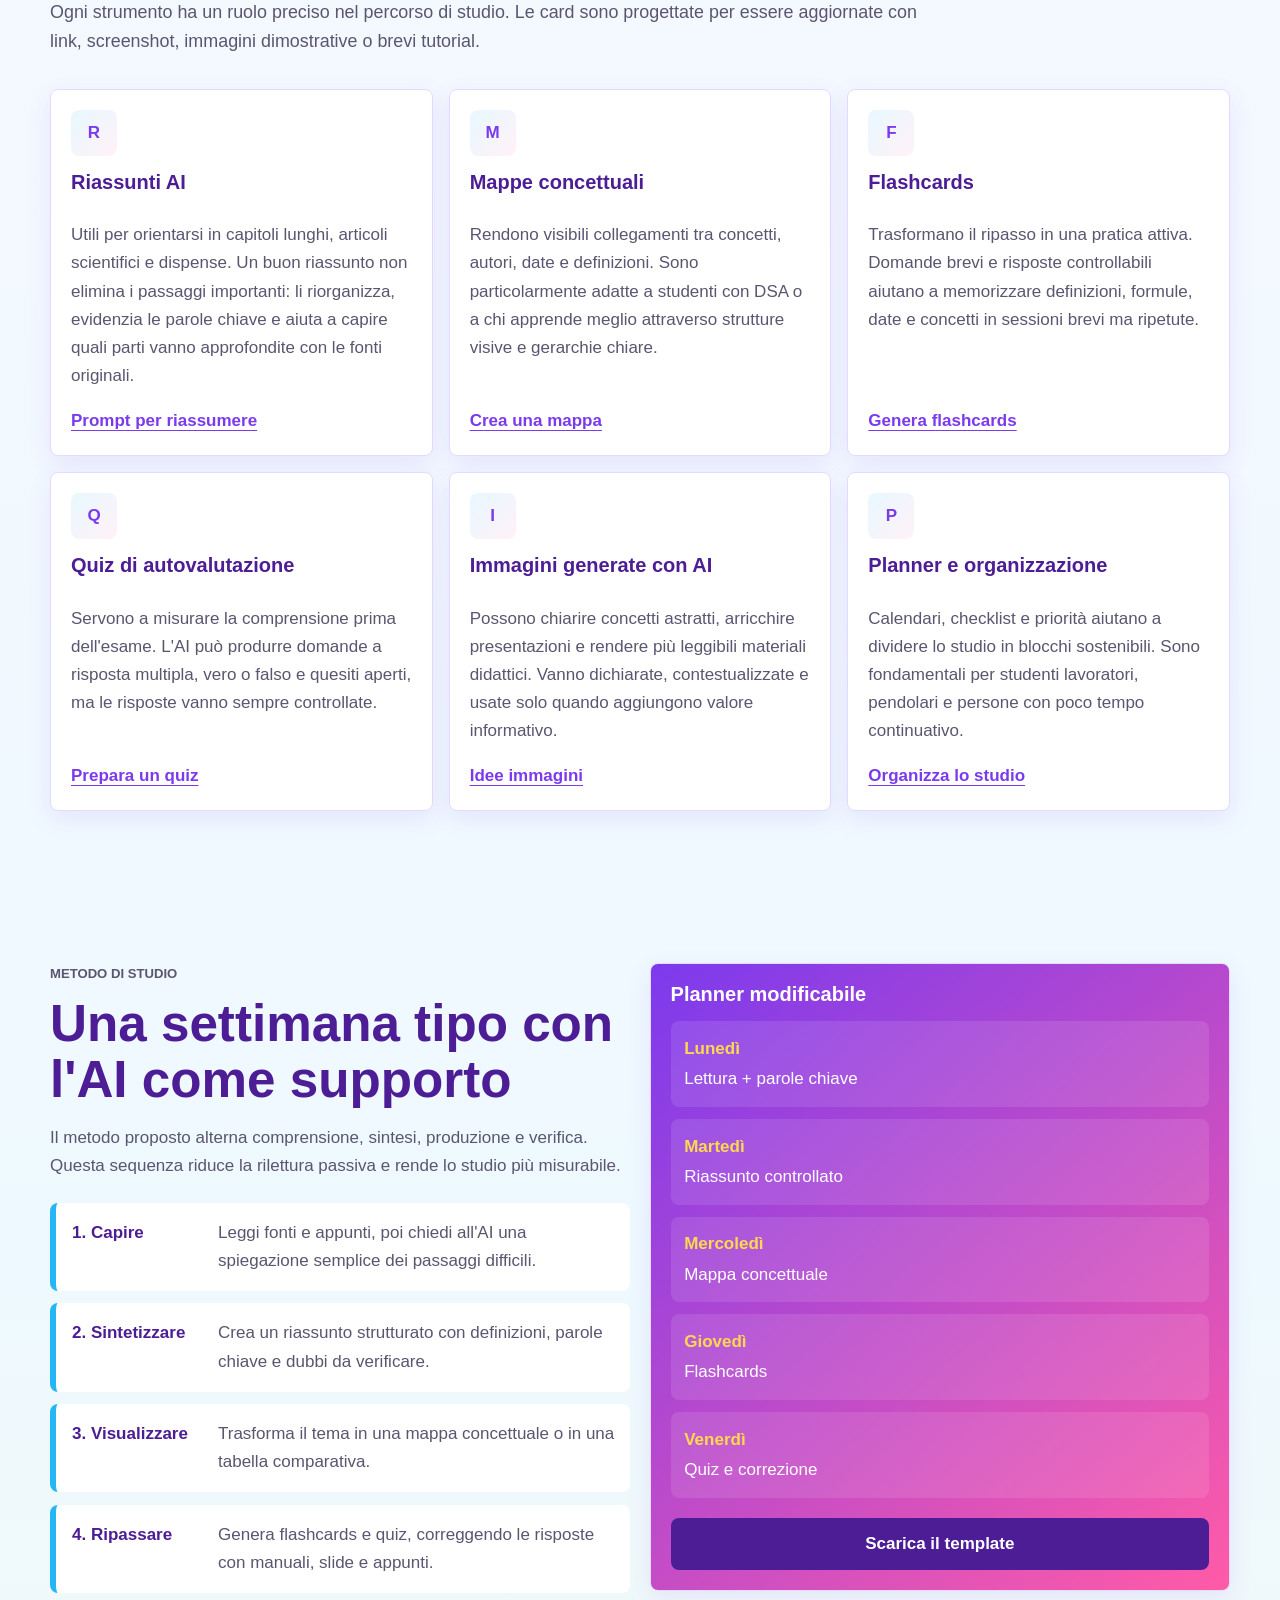
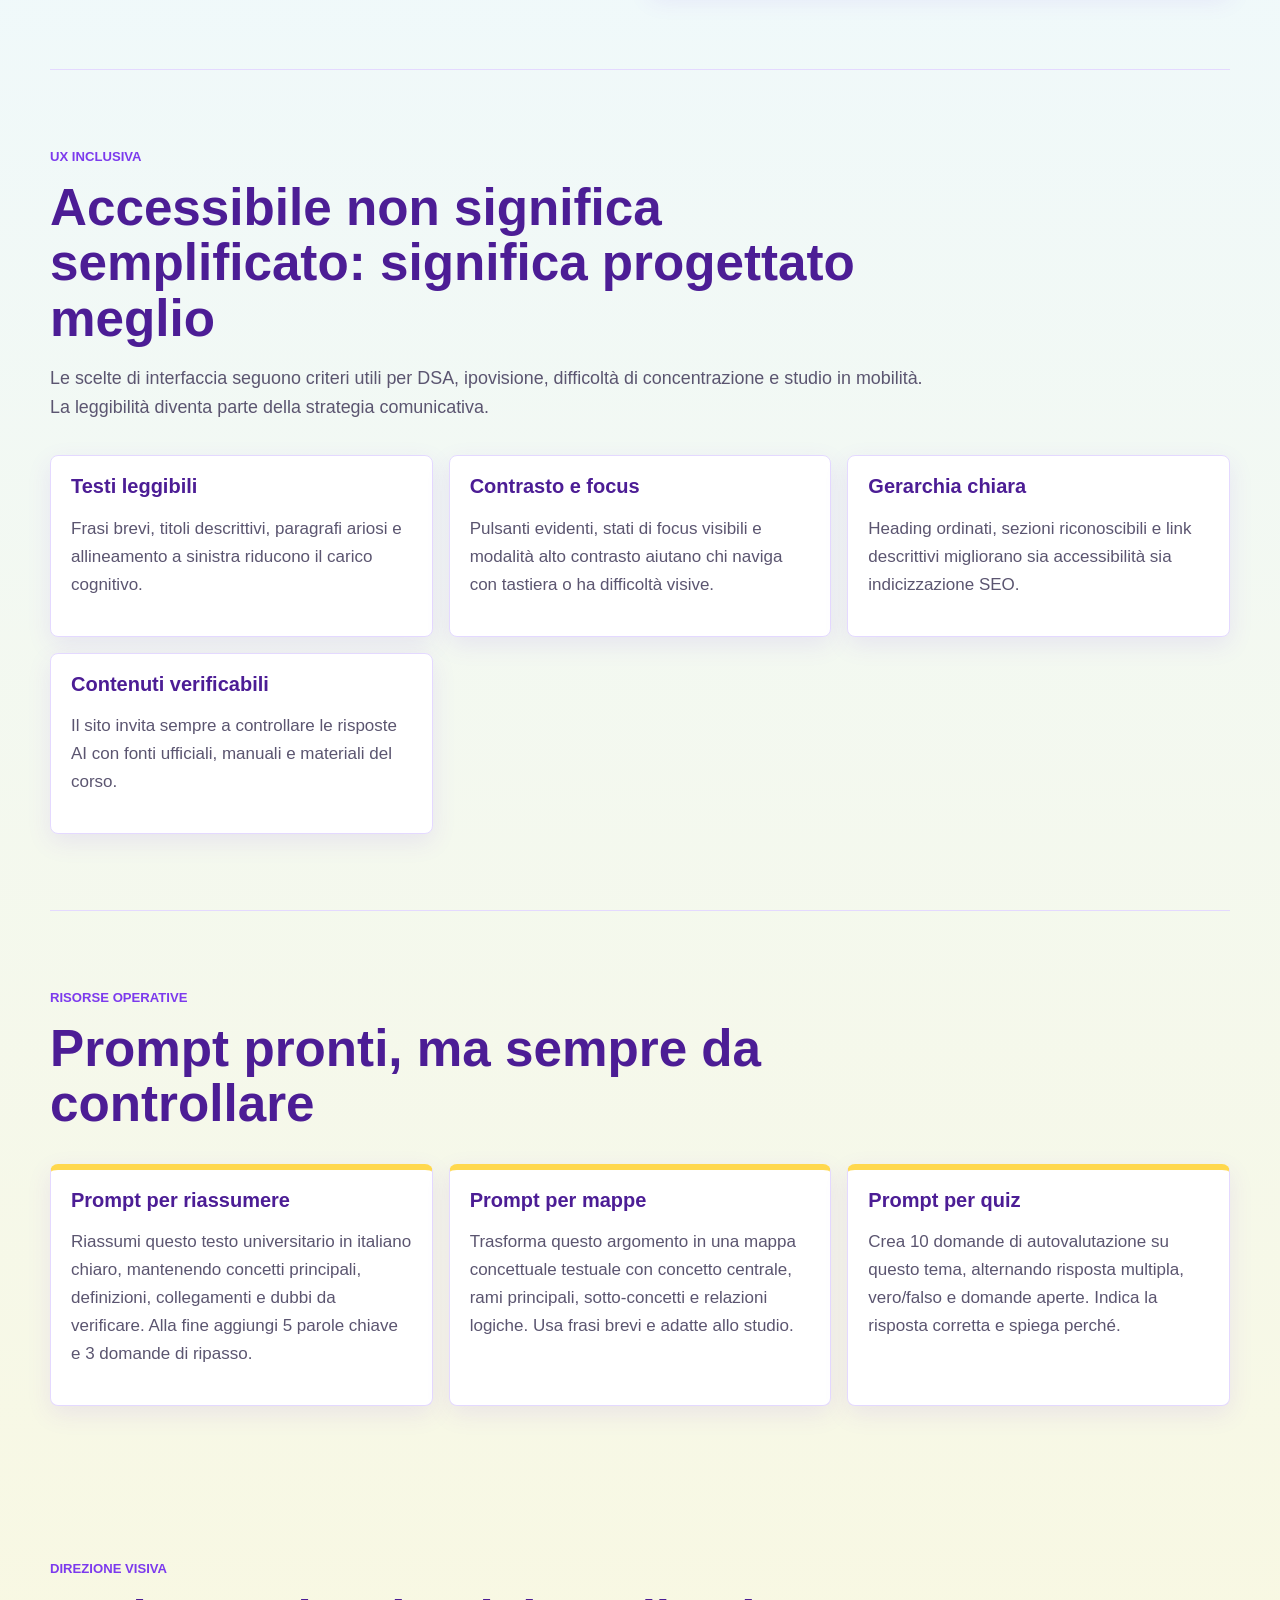
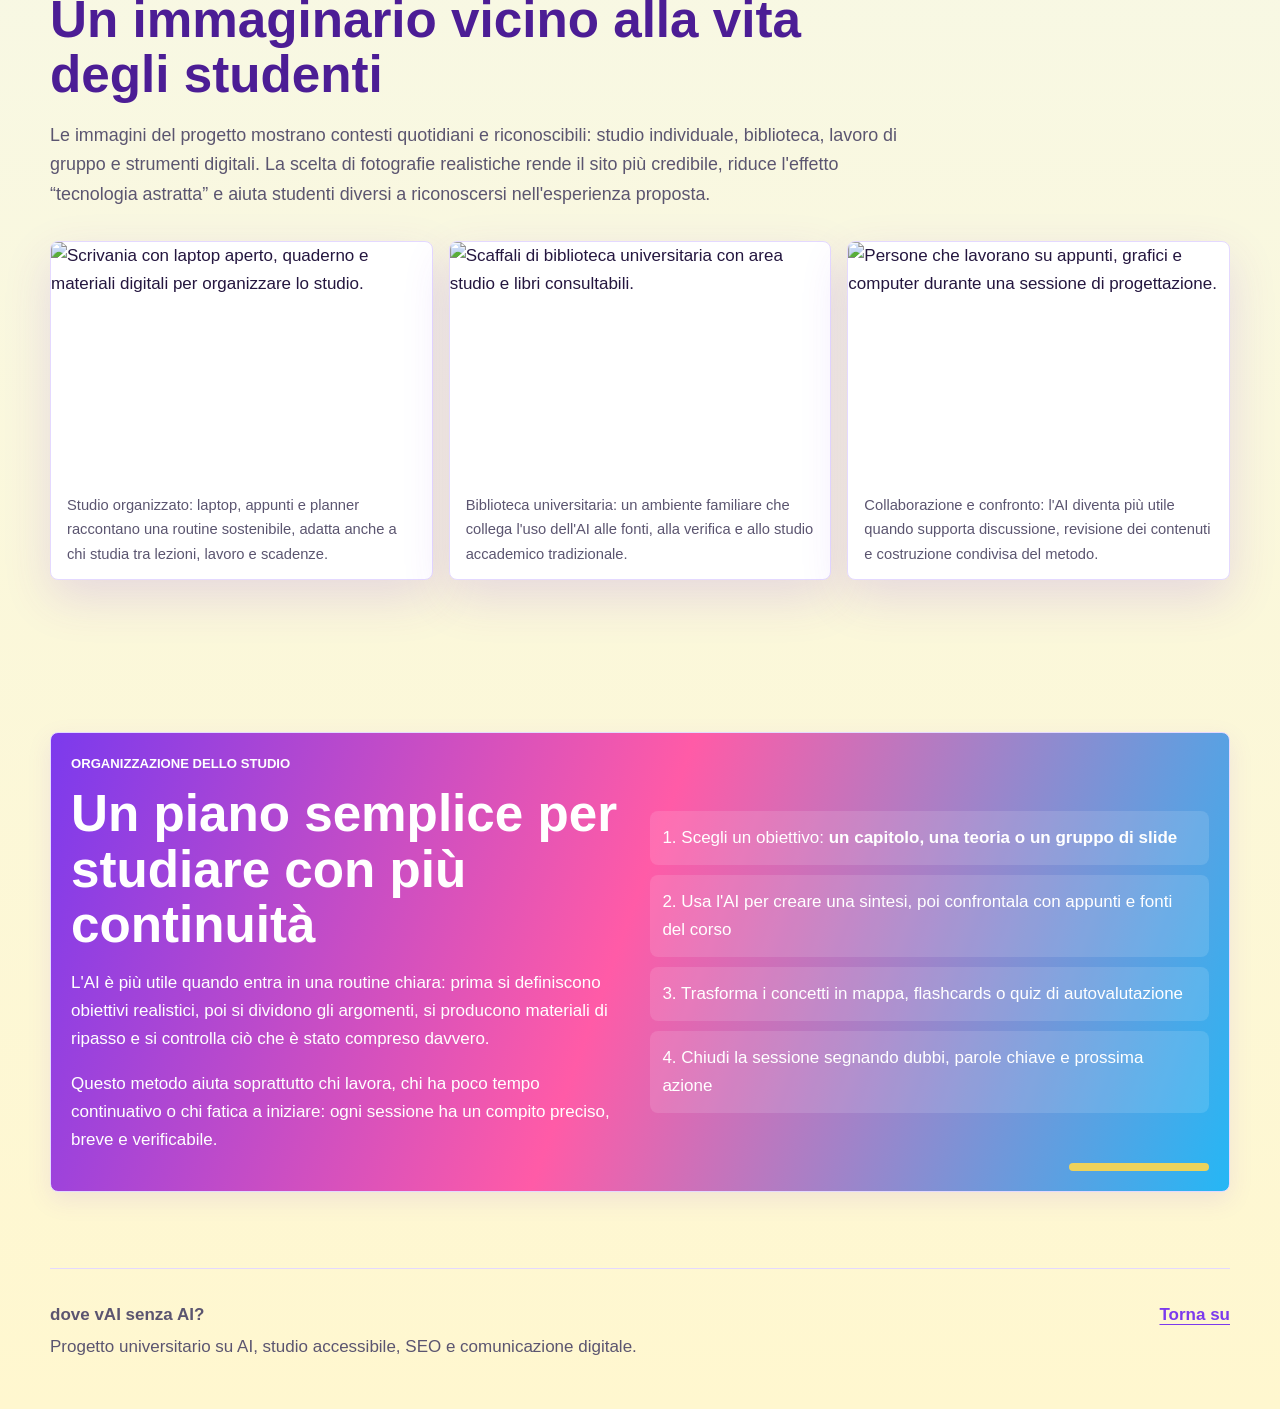
==== commit 1e870434: "Add files via upload" ====
--- a/index.html
+++ b/index.html
@@ -514,12 +514,12 @@
   color: #fff;
 }
 
-.github-steps {
+.study-steps {
   display: grid;
   gap: 0.65rem;
 }
 
-.github-steps span {
+.study-steps span {
   padding: 0.8rem;
   border-radius: var(--radius);
   background: rgba(255, 255, 255, 0.12);
@@ -538,6 +538,114 @@
 
 .site-footer p {
   margin: 0.2rem 0 0;
+}
+
+@keyframes fadeUp {
+  from {
+    opacity: 0;
+    transform: translateY(18px);
+  }
+
+  to {
+    opacity: 1;
+    transform: translateY(0);
+  }
+}
+
+@keyframes softPulse {
+  0%,
+  100% {
+    box-shadow: 0 18px 48px rgba(124, 58, 237, 0.16);
+  }
+
+  50% {
+    box-shadow: 0 22px 58px rgba(255, 91, 167, 0.24);
+  }
+}
+
+.hero-copy,
+.hero-media,
+.section-heading,
+.tool-card,
+.access-grid article,
+.prompt-grid article,
+.image-grid figure,
+.resources-card {
+  animation: fadeUp 0.75s ease both;
+}
+
+.hero-media {
+  animation-name: fadeUp, softPulse;
+  animation-duration: 0.75s, 5s;
+  animation-timing-function: ease, ease-in-out;
+  animation-iteration-count: 1, infinite;
+}
+
+.tool-card,
+.access-grid article,
+.prompt-grid article,
+.image-grid figure {
+  transition: transform 0.22s ease, box-shadow 0.22s ease, border-color 0.22s ease;
+}
+
+.tool-card:hover,
+.access-grid article:hover,
+.prompt-grid article:hover,
+.image-grid figure:hover {
+  transform: translateY(-5px);
+  border-color: rgba(124, 58, 237, 0.45);
+  box-shadow: 0 16px 38px rgba(124, 58, 237, 0.16);
+}
+
+.button,
+.tool-button,
+.nav-links a {
+  transition: transform 0.18s ease, background-color 0.18s ease, box-shadow 0.18s ease;
+}
+
+.button:hover,
+.tool-button:hover {
+  transform: translateY(-2px);
+  box-shadow: 0 10px 24px rgba(124, 58, 237, 0.18);
+}
+
+.button.primary:hover {
+  background: #6924d9;
+}
+
+.button.secondary:hover {
+  background: #ffcf24;
+}
+
+.brand-mark {
+  box-shadow: inset 0 -8px 0 rgba(255, 216, 77, 0.28);
+}
+
+.resources-card {
+  position: relative;
+  overflow: hidden;
+}
+
+.resources-card::after {
+  content: "";
+  position: absolute;
+  inset: auto 1.25rem 1.25rem auto;
+  width: 140px;
+  height: 8px;
+  border-radius: 999px;
+  background: var(--yellow);
+  opacity: 0.9;
+}
+
+@media (prefers-reduced-motion: reduce) {
+  *,
+  *::before,
+  *::after {
+    animation-duration: 0.01ms !important;
+    animation-iteration-count: 1 !important;
+    scroll-behavior: auto !important;
+    transition-duration: 0.01ms !important;
+  }
 }
 
 @media (max-width: 980px) {
@@ -853,23 +961,23 @@
       <section class="section images" id="immagini" aria-labelledby="images-title">
         <div class="section-heading wide">
           <p class="eyebrow">Direzione visiva</p>
-          <h2 id="images-title">Immagini realistiche da inserire nel progetto</h2>
+          <h2 id="images-title">Un immaginario vicino alla vita degli studenti</h2>
           <p>
-            Le immagini dovrebbero mostrare situazioni riconoscibili: studio in biblioteca, lavoro serale, appunti, laptop e strumenti digitali. Questo aumenta credibilità e aiuta l'utente a riconoscersi nel sito.
+            Le immagini del progetto mostrano contesti quotidiani e riconoscibili: studio individuale, biblioteca, lavoro di gruppo e strumenti digitali. La scelta di fotografie realistiche rende il sito più credibile, riduce l'effetto “tecnologia astratta” e aiuta studenti diversi a riconoscersi nell'esperienza proposta.
           </p>
         </div>
         <div class="image-grid">
           <figure>
             <img src="https://images.unsplash.com/photo-1516321318423-f06f85e504b3?auto=format&fit=crop&w=900&q=80" alt="Scrivania con laptop aperto, quaderno e materiali digitali per organizzare lo studio.">
-            <figcaption>Scrivania con planner: ideale per la sezione metodo.</figcaption>
+            <figcaption>Studio organizzato: laptop, appunti e planner raccontano una routine sostenibile, adatta anche a chi studia tra lezioni, lavoro e scadenze.</figcaption>
           </figure>
           <figure>
             <img src="https://images.unsplash.com/photo-1524995997946-a1c2e315a42f?auto=format&fit=crop&w=900&q=80" alt="Scaffali di biblioteca universitaria con area studio e libri consultabili.">
-            <figcaption>Biblioteca universitaria: rafforza il tono accademico.</figcaption>
+            <figcaption>Biblioteca universitaria: un ambiente familiare che collega l'uso dell'AI alle fonti, alla verifica e allo studio accademico tradizionale.</figcaption>
           </figure>
           <figure>
             <img src="https://images.unsplash.com/photo-1454165804606-c3d57bc86b40?auto=format&fit=crop&w=900&q=80" alt="Persone che lavorano su appunti, grafici e computer durante una sessione di progettazione.">
-            <figcaption>Gruppo di lavoro: adatta alla pagina chi siamo.</figcaption>
+            <figcaption>Collaborazione e confronto: l'AI diventa più utile quando supporta discussione, revisione dei contenuti e costruzione condivisa del metodo.</figcaption>
           </figure>
         </div>
       </section>
@@ -877,17 +985,20 @@
       <section class="section resources" id="risorse" aria-labelledby="resources-title">
         <div class="resources-card">
           <div>
-            <p class="eyebrow">GitHub Pages</p>
-            <h2 id="resources-title">Pronto per essere pubblicato</h2>
+            <p class="eyebrow">Organizzazione dello studio</p>
+            <h2 id="resources-title">Un piano semplice per studiare con più continuità</h2>
             <p>
-              Il sito è statico: basta caricare i file su un repository GitHub, attivare Pages dal branch principale e aggiornare testi o immagini quando il progetto cresce.
+              L'AI è più utile quando entra in una routine chiara: prima si definiscono obiettivi realistici, poi si dividono gli argomenti, si producono materiali di ripasso e si controlla ciò che è stato compreso davvero.
+            </p>
+            <p>
+              Questo metodo aiuta soprattutto chi lavora, chi ha poco tempo continuativo o chi fatica a iniziare: ogni sessione ha un compito preciso, breve e verificabile.
             </p>
           </div>
-          <div class="github-steps" aria-label="Passaggi per pubblicare su GitHub Pages">
-            <span>1. Crea repository <strong>dove-vai-senza-ai</strong></span>
-            <span>2. Carica index.html, css, js e img</span>
-            <span>3. Vai in Settings, poi Pages</span>
-            <span>4. Seleziona branch main e pubblica</span>
+          <div class="study-steps" aria-label="Schema pratico per organizzare lo studio">
+            <span>1. Scegli un obiettivo: <strong>un capitolo, una teoria o un gruppo di slide</strong></span>
+            <span>2. Usa l'AI per creare una sintesi, poi confrontala con appunti e fonti del corso</span>
+            <span>3. Trasforma i concetti in mappa, flashcards o quiz di autovalutazione</span>
+            <span>4. Chiudi la sessione segnando dubbi, parole chiave e prossima azione</span>
           </div>
         </div>
       </section>
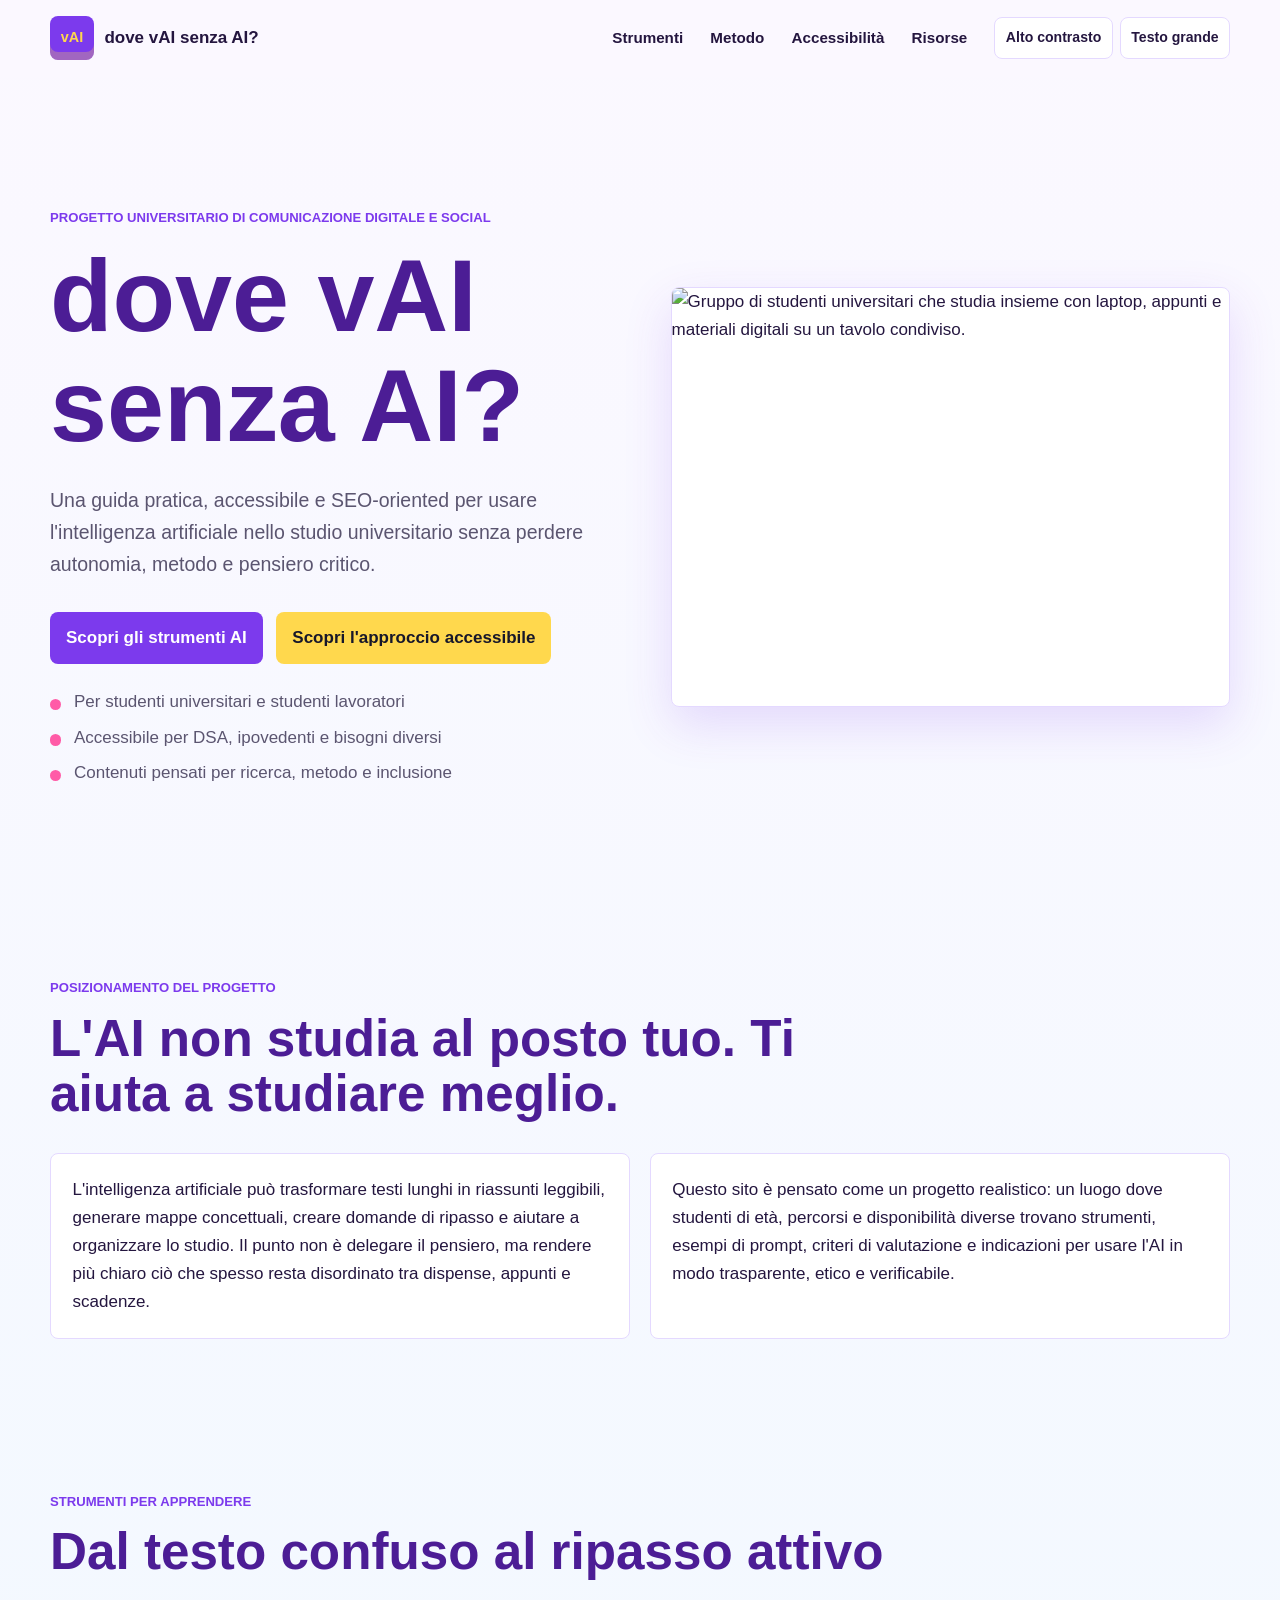
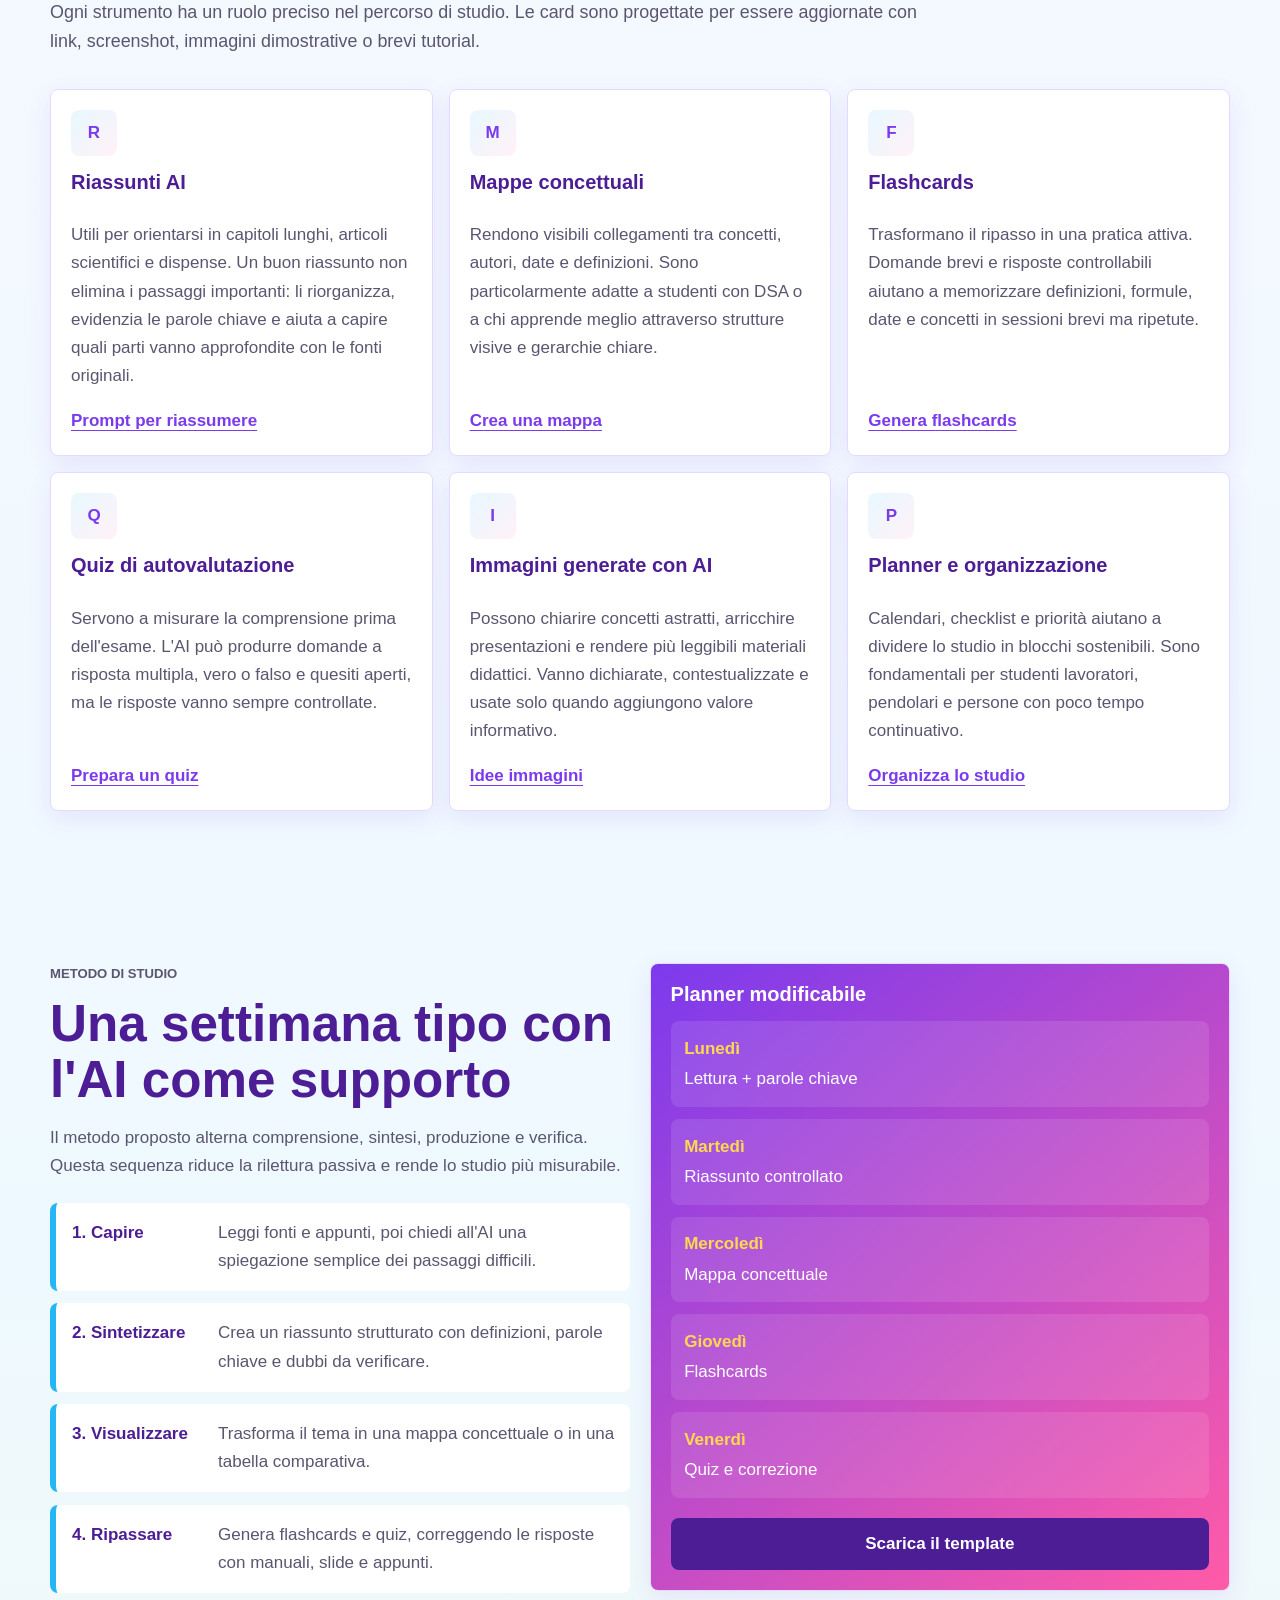
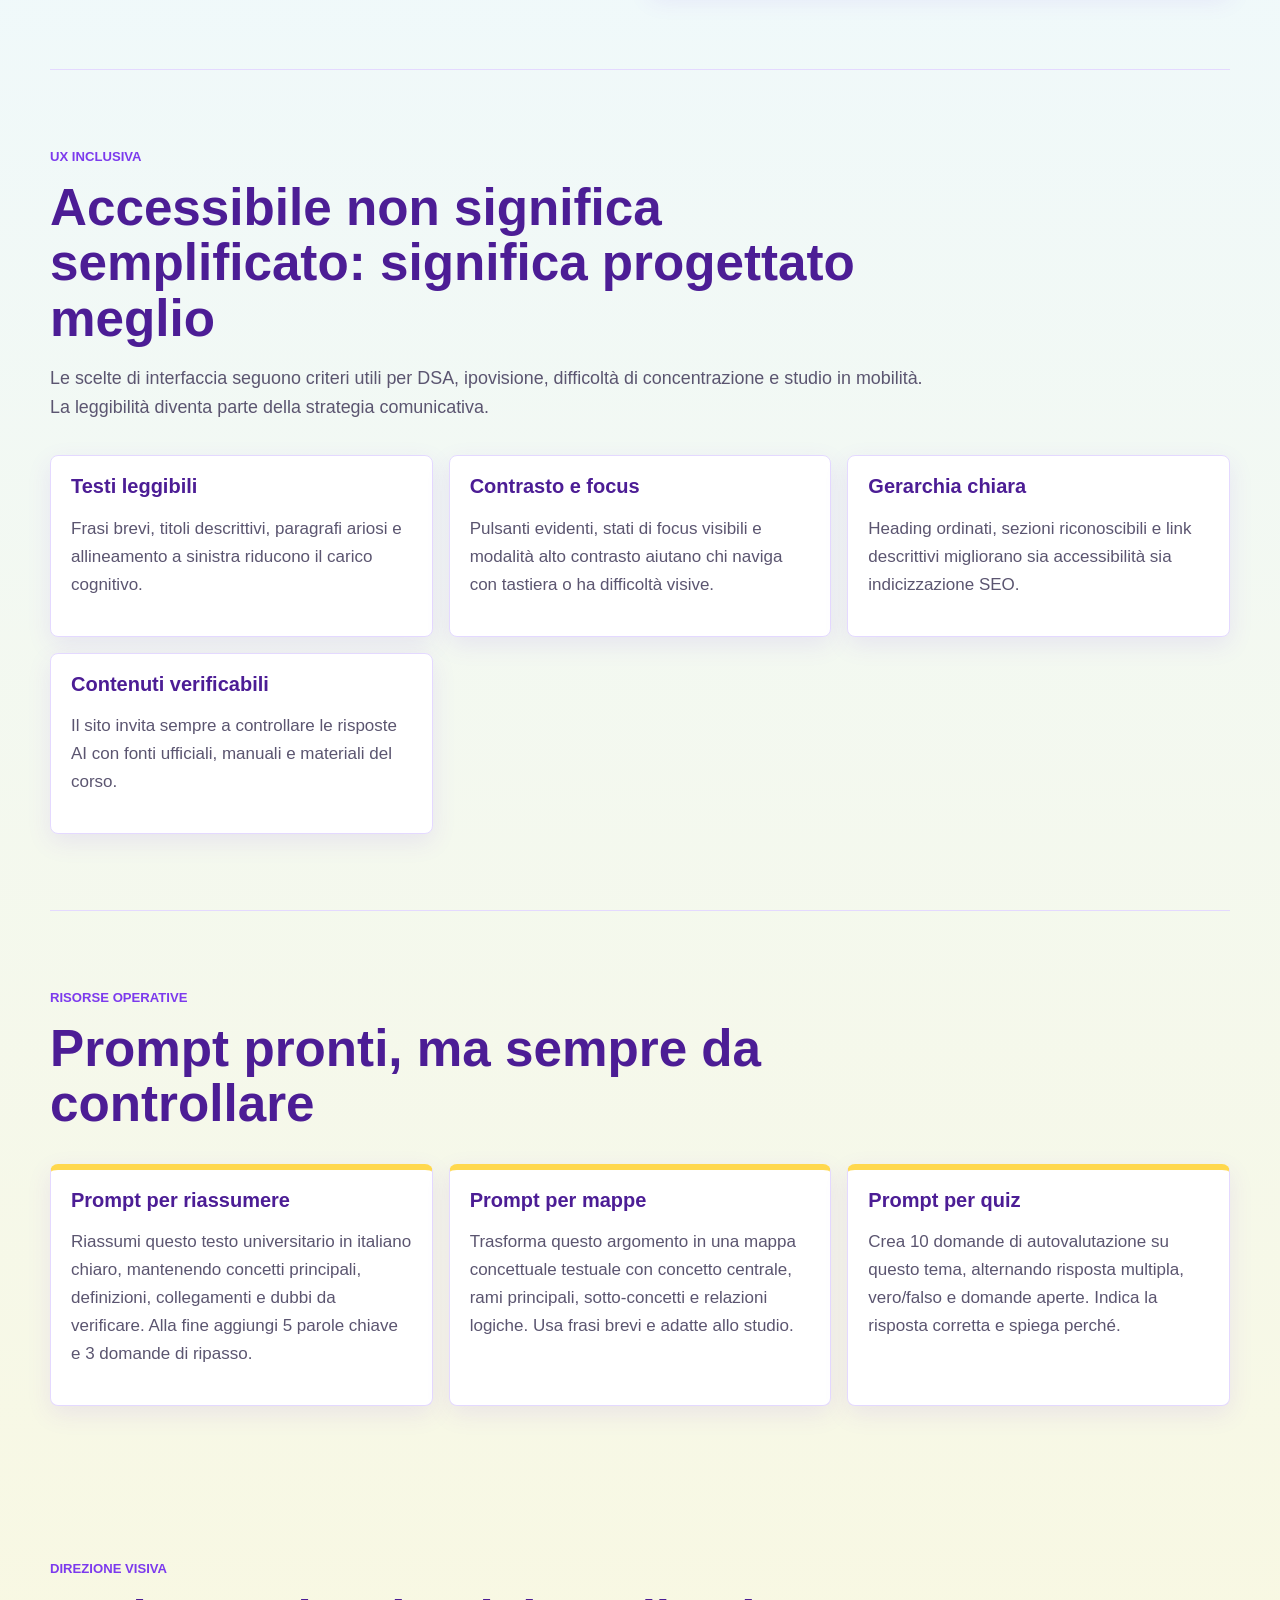
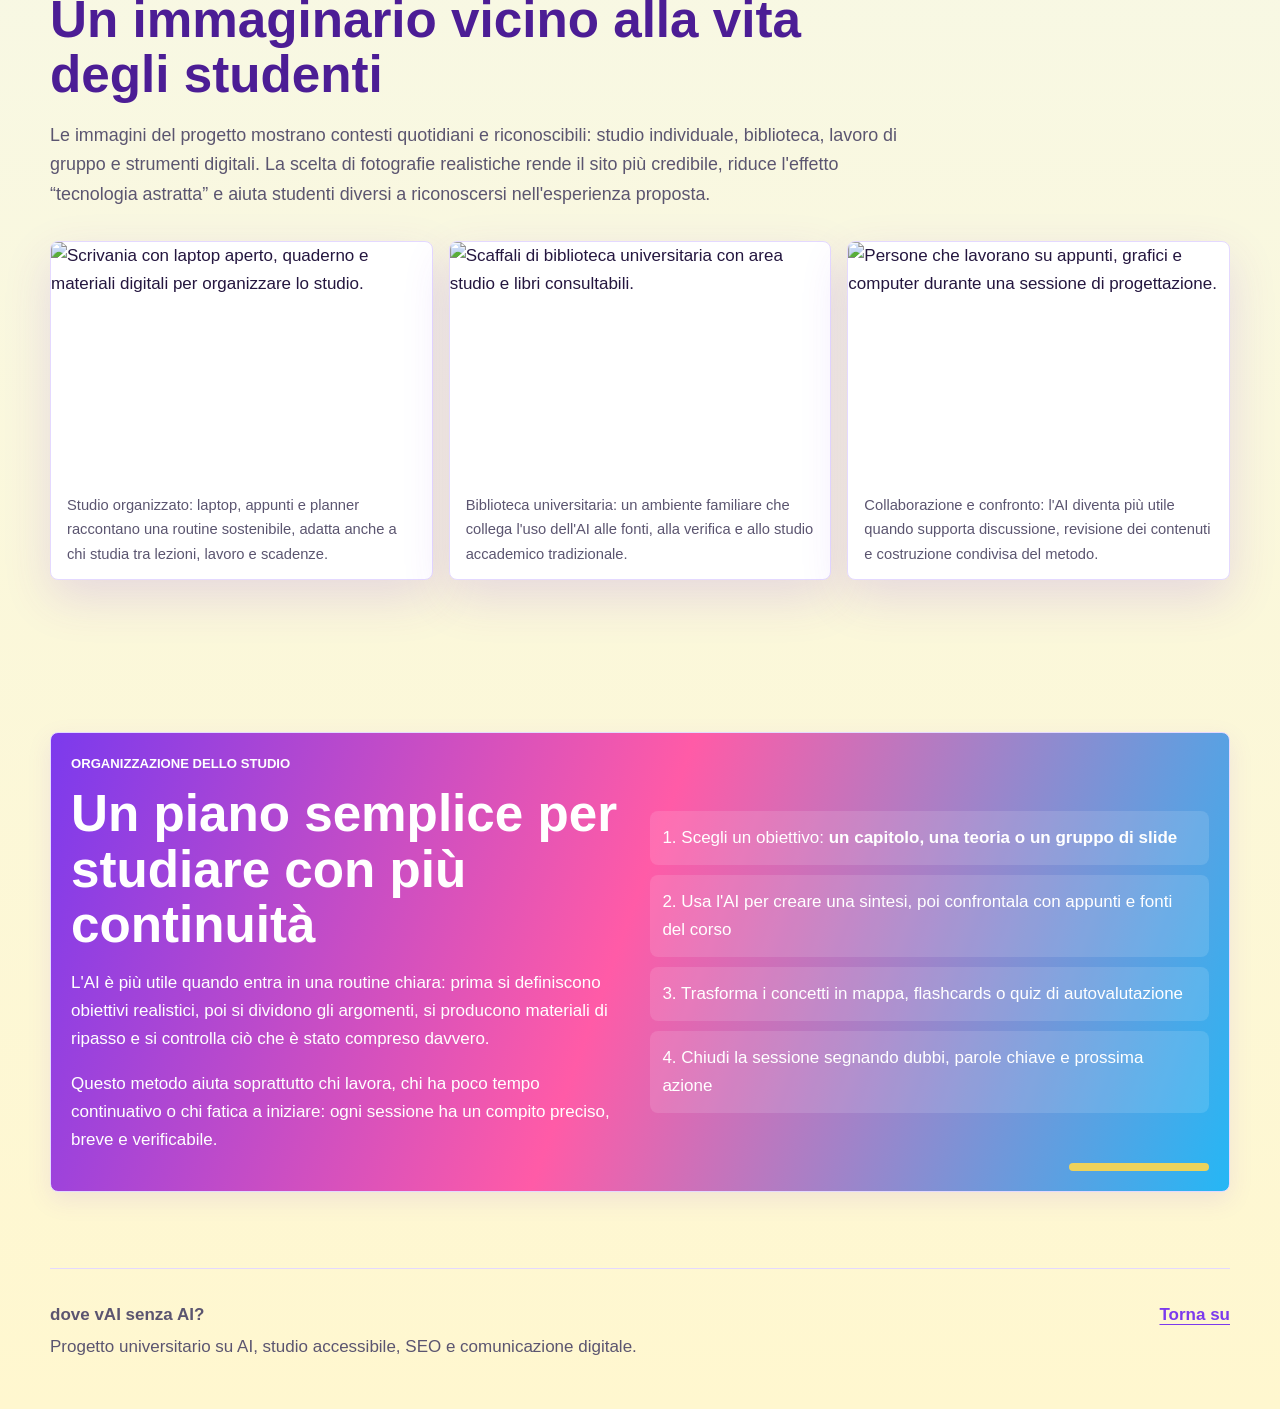
==== commit f6ba456e: "Add files via upload" ====
--- a/index.html
+++ b/index.html
@@ -789,9 +789,6 @@
         </div>
         <figure class="hero-media editable-media">
           <img src="https://images.unsplash.com/photo-1522202176988-66273c2fd55f?auto=format&fit=crop&w=1200&q=80" alt="Gruppo di studenti universitari che studia insieme con laptop, appunti e materiali digitali su un tavolo condiviso.">
-          <figcaption>
-            Immagine sostituibile: consigliata una scena reale in biblioteca, aula studio o coworking universitario.
-          </figcaption>
         </figure>
       </section>
 
